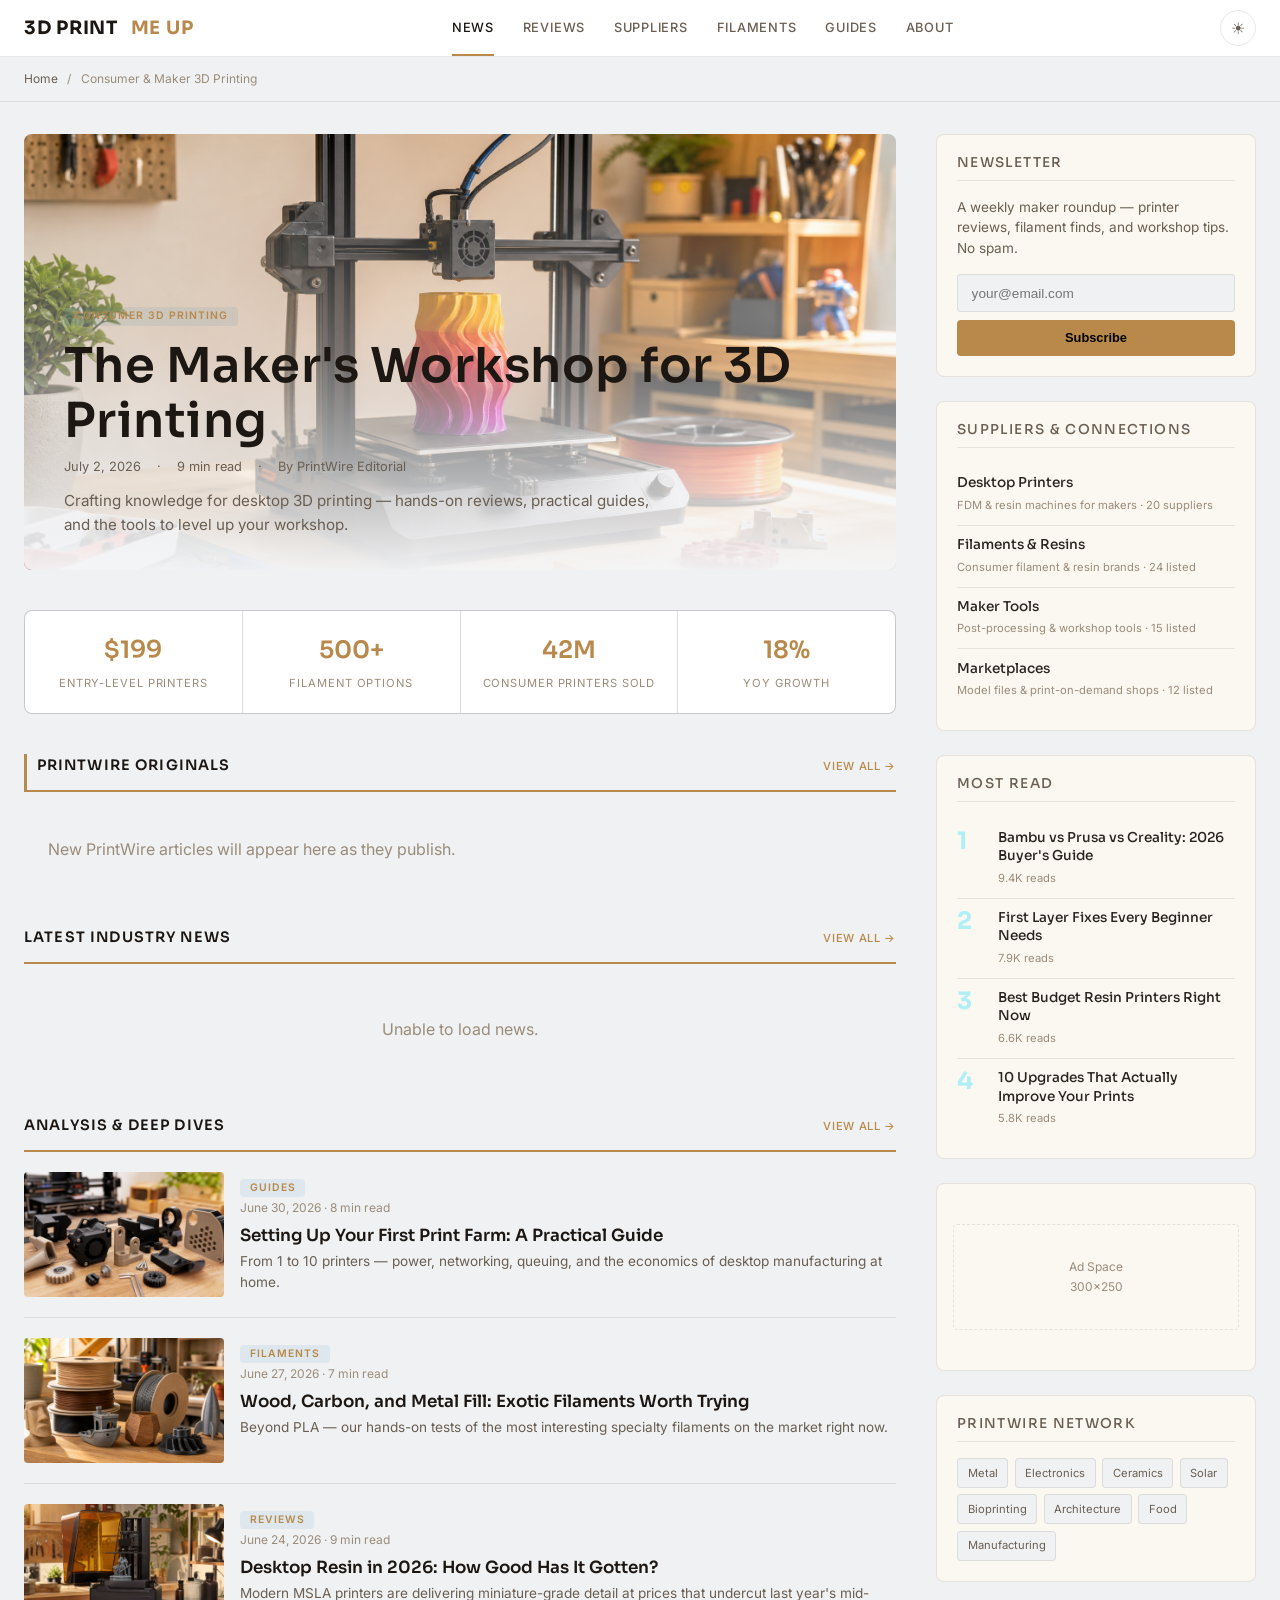
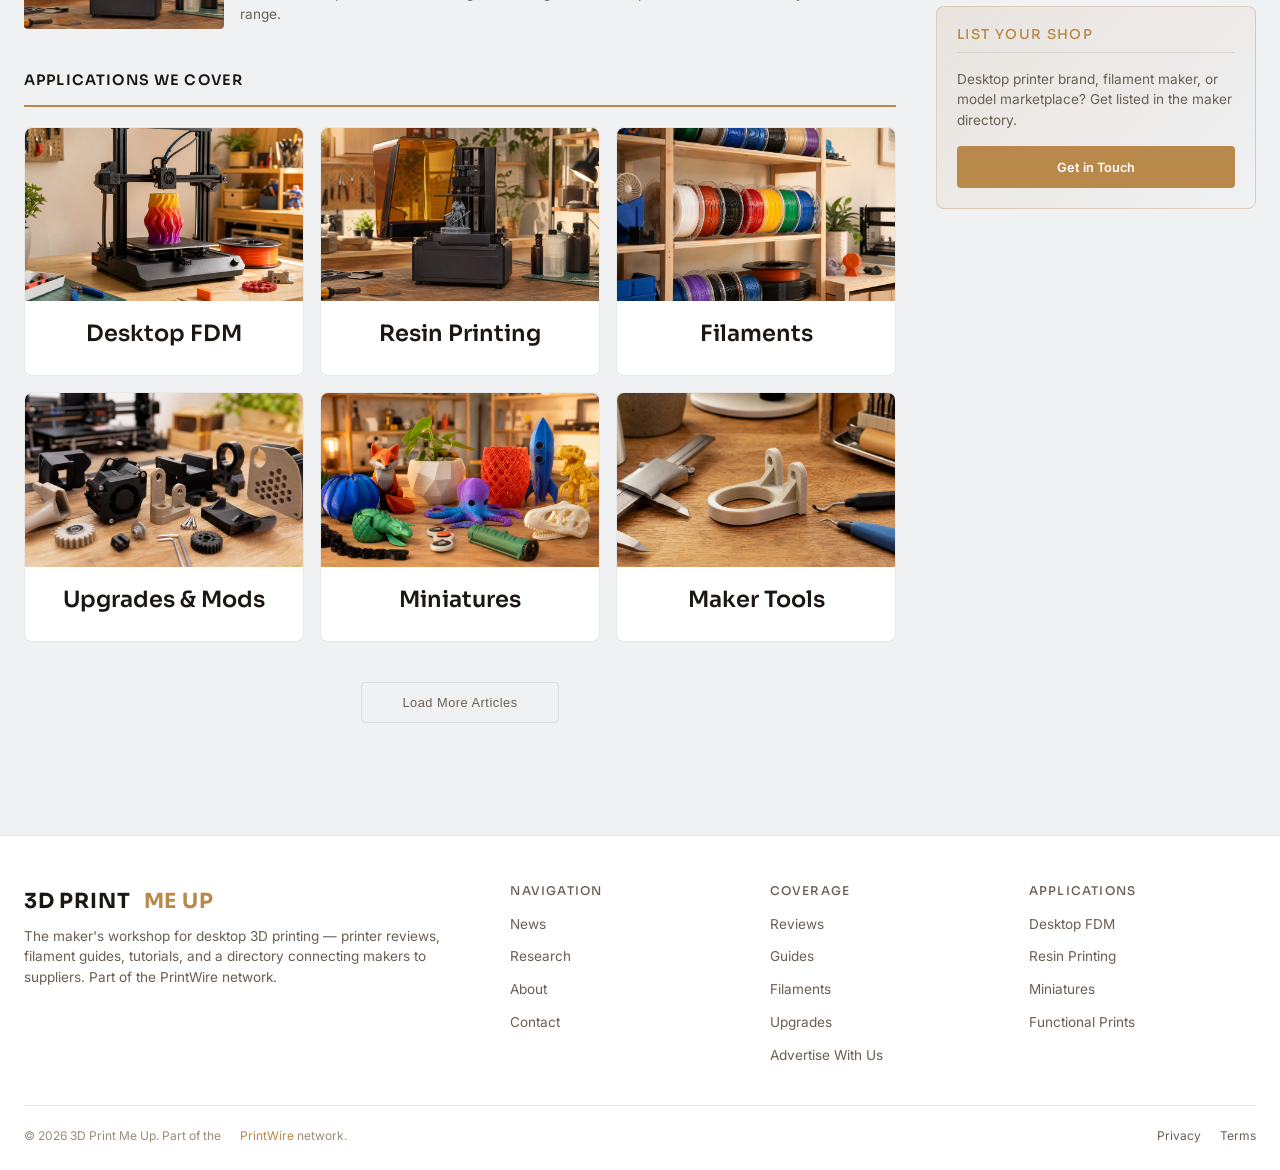
==== static/index.html @ 4802ddb0 "Rebuild 3dprintmeup.com onto editorial layout: Workshop consumer/maker scheme (caramel gold #D4A853," ====
<!DOCTYPE html>
<html lang="en">
<head>
  <meta charset="UTF-8">
  <meta name="viewport" content="width=device-width, initial-scale=1.0">
  <meta name="description" content="3D Print Me Up: the maker's workshop for desktop 3D printing — hands-on printer reviews, filament guides, practical tutorials, and a supplier directory.">
  <title>3D Print Me Up — Consumer &amp; Maker 3D Printing News &amp; Suppliers</title>
  <link rel="preconnect" href="https://fonts.googleapis.com">
  <link rel="preconnect" href="https://fonts.gstatic.com" crossorigin>
  <link href="https://fonts.googleapis.com/css2?family=Sora:wght@400;500;600;700&family=Inter:wght@400;500;600&display=swap" rel="stylesheet">
  <link rel="stylesheet" href="css/editorial.css">
  <link rel="icon" type="image/svg+xml" href="/favicon.svg">
  <meta property="og:type" content="website">
  <meta property="og:title" content="3D Print Me Up — Consumer &amp; Maker 3D Printing News &amp; Suppliers">
  <meta property="og:description" content="3D Print Me Up: the maker's workshop for desktop 3D printing — hands-on printer reviews, filament guides, practical tutorials, and a supplier directory.">
  <meta property="og:image" content="https://3dprintmeup.com/images/mu01_desktop_printer.png">
  <meta property="og:url" content="https://3dprintmeup.com/">
  <meta name="twitter:card" content="summary_large_image">
  <meta name="twitter:image" content="https://3dprintmeup.com/images/mu01_desktop_printer.png">
</head>
<body>

<header class="ed-header">
  <div class="ed-header-inner">
    <a href="index.html" class="ed-logo">
      3D&nbsp;PRINT&nbsp;<span class="ed-logo-accent">ME&nbsp;UP</span>
    </a>
    <button class="ed-nav-toggle" aria-label="Menu" onclick="document.querySelector('.ed-nav').classList.toggle('open')">&#9776;</button>
    <nav class="ed-nav">
      <a href="index.html" class="active">News</a>
      <a href="/articles/">Reviews</a>
      <a href="#suppliers">Suppliers</a>
      <a href="#suppliers">Filaments</a>
      <a href="#suppliers">Guides</a>
      <a href="about.html">About</a>
    </nav>
    <button class="ed-theme-toggle" id="themeToggle" aria-label="Toggle light/dark mode" title="Toggle light/dark mode">&#9790;</button>
  </div>
</header>

<div class="ed-breadcrumbs">
  <a href="index.html">Home</a> <span>/</span> Consumer &amp; Maker 3D Printing
</div>

<div class="ed-layout">
  <div class="ed-main">

    <article class="ed-hero">
      <img src="images/mu01_desktop_printer.png" alt="Desktop 3D printing workshop">
      <div class="ed-hero-overlay"></div>
      <div class="ed-hero-content">
        <span class="ed-badge">Consumer 3D Printing</span>
        <h1><a href="#">The Maker's Workshop for 3D Printing</a></h1>
        <div class="ed-hero-meta">
          <span>July 2, 2026</span>
          <span>·</span>
          <span>9 min read</span>
          <span>·</span>
          <span>By PrintWire Editorial</span>
        </div>
        <p class="ed-hero-excerpt">Crafting knowledge for desktop 3D printing — hands-on reviews, practical guides, and the tools to level up your workshop.</p>
      </div>
    </article>

    <div class="ed-stats">
      <div class="ed-stat">
        <div class="ed-stat-value">$199</div>
        <div class="ed-stat-label">Entry-Level Printers</div>
      </div>
      <div class="ed-stat">
        <div class="ed-stat-value">500+</div>
        <div class="ed-stat-label">Filament Options</div>
      </div>
      <div class="ed-stat">
        <div class="ed-stat-value">42M</div>
        <div class="ed-stat-label">Consumer Printers Sold</div>
      </div>
      <div class="ed-stat">
        <div class="ed-stat-value">18%</div>
        <div class="ed-stat-label">YoY Growth</div>
      </div>
    </div>

    <div class="ed-section-label" style="border-left:3px solid var(--accent);padding-left:0.6rem;">
      PrintWire Originals
      <a href="/articles/">View All &rarr;</a>
    </div>
    <div class="ed-card-grid" id="pwOriginals">
      <div style="grid-column:1/-1;text-align:center;padding:2rem;color:var(--text-faint);">Loading PrintWire articles…</div>
    </div>

    <div class="ed-section-label">
      Latest Industry News
      <a href="#">View All &rarr;</a>
    </div>
    <div class="ed-card-grid" id="newsGrid">
      <div style="grid-column: 1/-1; text-align:center; padding:2rem; color:var(--text-faint);">Loading latest news…</div>
    </div>

    <div class="ed-section-label">
      Analysis &amp; Deep Dives
      <a href="#">View All &rarr;</a>
    </div>
    <div class="ed-list">
      <article class="ed-list-item">
        <img src="images/mu07_upgrade_parts.png" alt="Guides">
        <div>
          <span class="ed-badge">Guides</span>
          <div class="ed-card-meta">June 30, 2026 · 8 min read</div>
          <h3><a href="#">Setting Up Your First Print Farm: A Practical Guide</a></h3>
          <p class="ed-card-excerpt">From 1 to 10 printers — power, networking, queuing, and the economics of desktop manufacturing at home.</p>
        </div>
      </article>
      <article class="ed-list-item">
        <img src="images/mu09_exotic_filament.png" alt="Filaments">
        <div>
          <span class="ed-badge">Filaments</span>
          <div class="ed-card-meta">June 27, 2026 · 7 min read</div>
          <h3><a href="#">Wood, Carbon, and Metal Fill: Exotic Filaments Worth Trying</a></h3>
          <p class="ed-card-excerpt">Beyond PLA — our hands-on tests of the most interesting specialty filaments on the market right now.</p>
        </div>
      </article>
      <article class="ed-list-item">
        <img src="images/mu05_resin_printer.png" alt="Reviews">
        <div>
          <span class="ed-badge">Reviews</span>
          <div class="ed-card-meta">June 24, 2026 · 9 min read</div>
          <h3><a href="#">Desktop Resin in 2026: How Good Has It Gotten?</a></h3>
          <p class="ed-card-excerpt">Modern MSLA printers are delivering miniature-grade detail at prices that undercut last year's mid-range.</p>
        </div>
      </article>
    </div>

    <div class="ed-section-label">
      Applications We Cover
    </div>
    <div class="ed-card-grid" style="grid-template-columns: repeat(3, 1fr); gap: 1rem; margin-bottom: 2.5rem;">
      <a href="#" class="ed-card" style="text-align:center;">
        <img class="ed-card-img" src="images/mu01_desktop_printer.png" alt="Desktop FDM">
        <div class="ed-card-body"><h3>Desktop FDM</h3></div>
      </a>
      <a href="#" class="ed-card" style="text-align:center;">
        <img class="ed-card-img" src="images/mu05_resin_printer.png" alt="Resin Printing">
        <div class="ed-card-body"><h3>Resin Printing</h3></div>
      </a>
      <a href="#" class="ed-card" style="text-align:center;">
        <img class="ed-card-img" src="images/mu03_filament_spools.png" alt="Filaments">
        <div class="ed-card-body"><h3>Filaments</h3></div>
      </a>
      <a href="#" class="ed-card" style="text-align:center;">
        <img class="ed-card-img" src="images/mu07_upgrade_parts.png" alt="Upgrades &amp; Mods">
        <div class="ed-card-body"><h3>Upgrades &amp; Mods</h3></div>
      </a>
      <a href="#" class="ed-card" style="text-align:center;">
        <img class="ed-card-img" src="images/mu04_finished_prints.png" alt="Miniatures">
        <div class="ed-card-body"><h3>Miniatures</h3></div>
      </a>
      <a href="#" class="ed-card" style="text-align:center;">
        <img class="ed-card-img" src="images/mu08_maker_tools.png" alt="Maker Tools">
        <div class="ed-card-body"><h3>Maker Tools</h3></div>
      </a>
    </div>

    <div class="ed-load-more">
      <button>Load More Articles</button>
    </div>

  </div>

  <aside class="ed-sidebar">

    <div class="ed-sidebar-block ed-newsletter">
      <h4>Newsletter</h4>
      <p>A weekly maker roundup — printer reviews, filament finds, and workshop tips. No spam.</p>
      <form action="https://api.web3forms.com/submit" method="POST" onsubmit="this.querySelector('button').textContent='Subscribed!';this.querySelector('button').disabled=true;">
        <input type="hidden" name="access_key" value="6f33053b-6d08-414b-9615-665f88c98da8">
        <input type="hidden" name="subject" value="Newsletter Signup — 3dprintmeup.com">
        <input type="hidden" name="from_name" value="Newsletter Signup">
        <input type="email" name="email" placeholder="your@email.com" required>
        <button type="submit">Subscribe</button>
      </form>
    </div>

    <div class="ed-sidebar-block" id="suppliers">
      <h4>Suppliers &amp; Connections</h4>
      <div class="ed-popular-item">
        <div>
          <h3><a href="#">Desktop Printers</a></h3>
          <div class="ed-popular-meta">FDM &amp; resin machines for makers · 20 suppliers</div>
        </div>
      </div>
      <div class="ed-popular-item">
        <div>
          <h3><a href="#">Filaments &amp; Resins</a></h3>
          <div class="ed-popular-meta">Consumer filament &amp; resin brands · 24 listed</div>
        </div>
      </div>
      <div class="ed-popular-item">
        <div>
          <h3><a href="#">Maker Tools</a></h3>
          <div class="ed-popular-meta">Post-processing &amp; workshop tools · 15 listed</div>
        </div>
      </div>
      <div class="ed-popular-item">
        <div>
          <h3><a href="#">Marketplaces</a></h3>
          <div class="ed-popular-meta">Model files &amp; print-on-demand shops · 12 listed</div>
        </div>
      </div>
    </div>

    <div class="ed-sidebar-block">
      <h4>Most Read</h4>
      <div class="ed-popular-item">
        <span class="ed-popular-num">1</span>
        <div>
          <h3><a href="#">Bambu vs Prusa vs Creality: 2026 Buyer's Guide</a></h3>
          <div class="ed-popular-meta">9.4K reads</div>
        </div>
      </div>
      <div class="ed-popular-item">
        <span class="ed-popular-num">2</span>
        <div>
          <h3><a href="#">First Layer Fixes Every Beginner Needs</a></h3>
          <div class="ed-popular-meta">7.9K reads</div>
        </div>
      </div>
      <div class="ed-popular-item">
        <span class="ed-popular-num">3</span>
        <div>
          <h3><a href="#">Best Budget Resin Printers Right Now</a></h3>
          <div class="ed-popular-meta">6.6K reads</div>
        </div>
      </div>
      <div class="ed-popular-item">
        <span class="ed-popular-num">4</span>
        <div>
          <h3><a href="#">10 Upgrades That Actually Improve Your Prints</a></h3>
          <div class="ed-popular-meta">5.8K reads</div>
        </div>
      </div>
    </div>

    <div class="ed-sidebar-block" style="text-align:center; color: var(--text-faint); font-size: 0.75rem; padding: 2.5rem 1rem;">
      <div style="border: 1px dashed var(--border); border-radius: 4px; padding: 2rem 1rem;">
        Ad Space<br>300×250
      </div>
    </div>

    <div class="ed-sidebar-block">
      <h4>PrintWire Network</h4>
      <div class="ed-network-links">
        <a href="https://dmls3d.com">Metal</a>
        <a href="https://3dprintcircuitry.com">Electronics</a>
        <a href="https://3dprintceramics.com">Ceramics</a>
        <a href="https://3dprintsolar.com">Solar</a>
        <a href="https://3dprinttissue.com">Bioprinting</a>
        <a href="https://3dprintarchitecture.com">Architecture</a>
        <a href="https://3dprintfood.com">Food</a>
        <a href="https://sendcutship.com">Manufacturing</a>
      </div>
    </div>

    <div class="ed-sidebar-block" style="background: linear-gradient(135deg, var(--accent-dim), transparent); border-color: var(--border-accent);">
      <h4 style="color: var(--accent);">List Your Shop</h4>
      <p style="font-size: 0.85rem; color: var(--text-dim); margin-bottom: 1rem; line-height: 1.5;">Desktop printer brand, filament maker, or model marketplace? Get listed in the maker directory.</p>
      <a href="contact.html" style="display:block;text-align:center;padding:0.65rem;background:var(--accent);border-radius:4px;color:#fff;font-weight:600;font-size:0.8rem;transition:background 0.25s;" onmouseover="this.style.background='var(--accent-dark)'" onmouseout="this.style.background='var(--accent)'">Get in Touch</a>
    </div>

  </aside>
</div>

<footer class="ed-footer">
  <div class="ed-footer-inner">
    <div class="ed-footer-brand">
      <div class="ed-logo" style="font-size:1.3rem; margin-bottom: 0.5rem;">3D&nbsp;PRINT&nbsp;<span class="ed-logo-accent">ME&nbsp;UP</span></div>
      <p>The maker's workshop for desktop 3D printing — printer reviews, filament guides, tutorials, and a directory connecting makers to suppliers. Part of the PrintWire network.</p>
    </div>
    <div>
      <h4>Navigation</h4>
      <ul>
        <li><a href="index.html">News</a></li>
        <li><a href="/articles/">Research</a></li>
        <li><a href="about.html">About</a></li>
        <li><a href="contact.html">Contact</a></li>
      </ul>
    </div>
    <div>
      <h4>Coverage</h4>
      <ul>
        <li><a href="#">Reviews</a></li>
        <li><a href="#">Guides</a></li>
        <li><a href="#">Filaments</a></li>
        <li><a href="#">Upgrades</a></li>
        <li><a href="advertise.html">Advertise With Us</a></li>
      </ul>
    </div>
    <div>
      <h4>Applications</h4>
      <ul>
        <li><a href="#">Desktop FDM</a></li>
        <li><a href="#">Resin Printing</a></li>
        <li><a href="#">Miniatures</a></li>
        <li><a href="#">Functional Prints</a></li>
      </ul>
    </div>
  </div>
  <div class="ed-footer-bottom">
    <span>&copy; 2026 3D Print Me Up. Part of the <a href="https://3dprint.space" style="color:var(--accent);">PrintWire</a> network.</span>
    <span>
      <a href="#">Privacy</a>
      <a href="#">Terms</a>
    </span>
  </div>
</footer>

<script>
document.querySelector('.ed-nav-toggle')?.addEventListener('click', () => {
  document.querySelector('.ed-nav').classList.toggle('open');
});

(function() {
  const btn = document.getElementById('themeToggle');
  const root = document.documentElement;
  function setTheme(theme) {
    root.setAttribute('data-theme', theme);
    localStorage.setItem('ed-theme', theme);
    btn.innerHTML = theme === 'dark' ? '&#9790;' : '&#9728;';
    btn.title = theme === 'dark' ? 'Switch to light mode' : 'Switch to dark mode';
  }
  const saved = localStorage.getItem('ed-theme');
  setTheme(saved || 'light');
  btn.addEventListener('click', () => {
    const current = root.getAttribute('data-theme') || 'light';
    setTheme(current === 'dark' ? 'light' : 'dark');
  });
})();

(function() {
  var grid = document.getElementById('newsGrid');
  var orig = document.getElementById('pwOriginals');

  var feeds = [
    { url: 'https://news.google.com/rss/search?q=desktop+3D+printer+Bambu+Prusa+Creality&hl=en-US&gl=US&ceid=US:en', name: 'Google News' },
    { url: 'https://news.google.com/rss/search?q=3D+printing+filament+maker+hobby&hl=en-US&gl=US&ceid=US:en', name: 'Google News' },
    { url: 'https://news.google.com/rss/search?q=consumer+3D+printer+review&hl=en-US&gl=US&ceid=US:en', name: 'Google News' },
    { url: 'https://3dprintingindustry.com/feed/', name: '3DPI' }
  ];

  var api = 'https://api.rss2json.com/v1/api.json?rss_url=';
  var rss = [];
  var localArts = [];
  var loaded = 0;
  var total = feeds.length;
  var fallbackImgs = ['images/mu01_desktop_printer.png','images/mu02_maker_bench.png','images/mu03_filament_spools.png','images/mu04_finished_prints.png','images/mu05_resin_printer.png','images/mu06_first_print.png','images/mu07_upgrade_parts.png','images/mu08_maker_tools.png','images/mu09_exotic_filament.png'];

  function stripHtml(html) {
    var dv = document.createElement('div'); dv.innerHTML = html;
    return dv.textContent || '';
  }
  function esc(s) {
    var dv = document.createElement('div'); dv.appendChild(document.createTextNode(s));
    return dv.innerHTML;
  }
  function card(a, i) {
    var img = a.img || fallbackImgs[i % fallbackImgs.length];
    var fb = fallbackImgs[(i+1) % fallbackImgs.length];
    var open = a.local
      ? 'onclick="location.href=\'' + esc(a.link) + '\'"'
      : 'onclick="window.open(\'' + esc(a.link) + '\',\'_blank\',\'noopener\')"';
    var linkAttrs = a.local ? 'href="' + esc(a.link) + '"'
      : 'href="' + esc(a.link) + '" target="_blank" rel="noopener"';
    var badge = a.local
      ? '<span class="ed-badge" style="background:var(--accent);color:#fff;">' + esc(a.source) + '</span>'
      : '<span class="ed-badge">' + esc(a.source) + '</span>';
    return '<article class="ed-card" style="cursor:pointer" ' + open + '>' +
      '<img class="ed-card-img" src="' + esc(img) + '" alt="" loading="lazy" onerror="this.onerror=null;this.src=\'' + fb + '\'">' +
      '<div class="ed-card-body">' + badge +
        '<div class="ed-card-meta">' + esc(a.dateStr || '') + '</div>' +
        '<h3><a ' + linkAttrs + ' onclick="event.stopPropagation()">' + esc(a.title) + '</a></h3>' +
        '<p class="ed-card-excerpt">' + esc(a.desc) + '</p>' +
      '</div></article>';
  }

  var localReady = fetch('network.json', { cache: 'no-store' })
    .then(function(r){ return r.ok ? r.json() : []; })
    .then(function(items){
      (items || []).forEach(function(it, i){
        localArts.push({ title: it.title, link: it.url, desc: it.summary || '',
          date: it.iso, dateStr: it.date, source: (it.origin || 'PrintWire'), local: true,
          img: it.img || fallbackImgs[i % fallbackImgs.length] });
      });
      if (orig) {
        orig.innerHTML = localArts.length
          ? localArts.slice(0, 6).map(card).join('')
          : '<div style="grid-column:1/-1;padding:1.5rem;color:var(--text-faint);">New PrintWire articles will appear here as they publish.</div>';
      }
    })
    .catch(function(){ if (orig) orig.innerHTML = ''; });

  var timeout = setTimeout(finish, 8000);
  feeds.forEach(function(feed) {
    fetch(api + encodeURIComponent(feed.url))
      .then(function(r){ return r.json(); })
      .then(function(data){
        if (data.status === 'ok' && data.items) {
          data.items.forEach(function(item){
            rss.push({ title: item.title, link: item.link,
              desc: stripHtml(item.description).substring(0,140) + '…',
              date: item.pubDate, source: feed.name, local: false,
              img: item.thumbnail || (item.enclosure && item.enclosure.link) || '' });
          });
        }
      })
      .catch(function(){})
      .then(function(){ loaded++; if (loaded === total) { clearTimeout(timeout); finish(); } });
  });

  var done = false;
  function finish(){ if (done) return; done = true; localReady.then(render); }
  function render(){
    if (!grid) return;
    var merged = localArts.concat(rss);
    merged.forEach(function(a){ if (!a.dateStr && a.date) a.dateStr = new Date(a.date).toLocaleDateString('en-US',{year:'numeric',month:'short',day:'numeric'}); });
    merged.sort(function(a,b){ return new Date(b.date) - new Date(a.date); });
    var top = merged.slice(0, 8);
    grid.innerHTML = top.length
      ? top.map(card).join('')
      : '<div style="grid-column:1/-1;text-align:center;padding:2rem;color:var(--text-faint);">Unable to load news.</div>';
  }
})();
</script>
</body>
</html>
---- static/css/editorial.css ----
/* ============================================
   3dprintmetal.com — Editorial Layout
   Inspired by 3dnatives.com, modernized
   ============================================ */

/* ── Shared Tokens ───────────────────────────── */
:root {
  --accent: #00a8cc;
  --accent-dark: #008fad;
  --accent-dim: rgba(0,168,204,0.12);
  --red: #e53e3e;
  --radius: 8px;
  --radius-sm: 4px;
  --font-display: 'Oswald', sans-serif;
  --font-body: 'Inter', sans-serif;
  --transition: 0.25s cubic-bezier(0.4,0,0.2,1);
}

/* ── Dark Mode (default) ─────────────────────── */
:root, [data-theme="dark"] {
  --bg: #08090f;
  --bg-surface: #0e1019;
  --bg-card: #141620;
  --bg-card-hover: #1a1d2e;
  --bg-sidebar: #0f1118;
  --text: #e2e4e8;
  --text-dim: #8a8f9d;
  --text-faint: #555a68;
  --heading: #ffffff;
  --border: rgba(255,255,255,0.06);
  --border-accent: rgba(0,168,204,0.2);
  --shadow: 0 1px 3px rgba(0,0,0,0.4);
  --shadow-hover: 0 8px 24px rgba(0,0,0,0.5);
  --header-bg: rgba(8,9,15,0.92);
  --badge-bg: rgba(0,168,204,0.12);
  --input-bg: #0a0b12;
}

/* ── Light Mode ──────────────────────────────── */
[data-theme="light"] {
  --accent: #0077a8;
  --accent-dark: #005f85;
  --accent-dim: rgba(0,119,168,0.08);
  --bg: #f5f6f8;
  --bg-surface: #ffffff;
  --bg-card: #ffffff;
  --bg-card-hover: #f0f1f3;
  --bg-sidebar: #fafbfc;
  --text: #2d3748;
  --text-dim: #5a6577;
  --text-faint: #8e96a4;
  --heading: #1a202c;
  --border: rgba(0,0,0,0.08);
  --border-accent: rgba(0,119,168,0.2);
  --shadow: 0 1px 3px rgba(0,0,0,0.06);
  --shadow-hover: 0 8px 24px rgba(0,0,0,0.1);
  --header-bg: rgba(255,255,255,0.95);
  --badge-bg: rgba(0,119,168,0.08);
  --input-bg: #f0f1f3;
}

/* System preference when no manual choice */
@media (prefers-color-scheme: light) {
  :root:not([data-theme]) {
    --accent: #0077a8;
    --accent-dark: #005f85;
    --accent-dim: rgba(0,119,168,0.08);
    --bg: #f5f6f8;
    --bg-surface: #ffffff;
    --bg-card: #ffffff;
    --bg-card-hover: #f0f1f3;
    --bg-sidebar: #fafbfc;
    --text: #2d3748;
    --text-dim: #5a6577;
    --text-faint: #8e96a4;
    --heading: #1a202c;
    --border: rgba(0,0,0,0.08);
    --border-accent: rgba(0,119,168,0.2);
    --shadow: 0 1px 3px rgba(0,0,0,0.06);
    --shadow-hover: 0 8px 24px rgba(0,0,0,0.1);
    --header-bg: rgba(255,255,255,0.95);
    --badge-bg: rgba(0,119,168,0.08);
    --input-bg: #f0f1f3;
  }
}

/* ── Reset ───────────────────────────────────── */
*,*::before,*::after { margin:0;padding:0;box-sizing:border-box; }
html { scroll-behavior:smooth; font-size:16px; }
body {
  font-family: var(--font-body);
  color: var(--text);
  background: var(--input-bg);
  line-height: 1.65;
  -webkit-font-smoothing: antialiased;
  overflow-x: hidden;
}
a { color: inherit; text-decoration: none; }
img { max-width: 100%; display: block; }

/* ── Typography ──────────────────────────────── */
h1,h2,h3,h4 { font-family: var(--font-display); font-weight: 600; line-height: 1.15; color: var(--heading); }
h1 { font-size: clamp(2rem, 5vw, 3rem); letter-spacing: 0.01em; }
h2 { font-size: clamp(1.5rem, 3.5vw, 2.2rem); }
h3 { font-size: clamp(1.1rem, 2vw, 1.4rem); }
h4 { font-size: 0.85rem; text-transform: uppercase; letter-spacing: 0.1em; color: var(--text-dim); font-weight: 500; }

/* ── Header ──────────────────────────────────── */
.ed-header {
  position: sticky; top: 0; z-index: 100;
  background: var(--header-bg);
  backdrop-filter: blur(16px);
  border-bottom: 1px solid var(--border);
}
.ed-header-inner {
  max-width: 1280px;
  margin: 0 auto;
  display: flex;
  align-items: center;
  justify-content: space-between;
  padding: 0 1.5rem;
  height: 56px;
}
.ed-logo {
  font-family: var(--font-display);
  font-size: 1.15rem;
  font-weight: 700;
  color: var(--heading);
  letter-spacing: 0.04em;
  display: flex; align-items: center; gap: 0.5rem;
}
.ed-logo-accent { color: var(--accent); }
.ed-nav { display: flex; gap: 0; align-items: center; }
.ed-nav a {
  padding: 0 0.9rem;
  font-size: 0.8rem;
  font-weight: 500;
  color: var(--text-dim);
  text-transform: uppercase;
  letter-spacing: 0.06em;
  transition: color var(--transition);
  line-height: 56px;
  position: relative;
}
.ed-nav a:hover, .ed-nav a.active { color: var(--heading); }
.ed-nav a.active::after {
  content: ''; position: absolute; bottom: 0; left: 0.9rem; right: 0.9rem;
  height: 2px; background: var(--accent);
}
.ed-nav-toggle {
  display: none; background: none; border: none; color: var(--text);
  font-size: 1.5rem; cursor: pointer; padding: 0.5rem;
}

/* Theme toggle */
.ed-theme-toggle {
  background: none; border: 1px solid var(--border);
  color: var(--text-dim); cursor: pointer;
  width: 36px; height: 36px;
  border-radius: 50%;
  display: flex; align-items: center; justify-content: center;
  font-size: 1rem;
  transition: all var(--transition);
  margin-left: 0.5rem;
  flex-shrink: 0;
}
.ed-theme-toggle:hover { border-color: var(--accent); color: var(--accent); }

/* ── Breadcrumbs ─────────────────────────────── */
.ed-breadcrumbs {
  max-width: 1280px; margin: 0 auto;
  padding: 0.75rem 1.5rem;
  font-size: 0.75rem;
  color: var(--text-faint);
  border-bottom: 1px solid var(--border);
}
.ed-breadcrumbs a { color: var(--text-dim); transition: color var(--transition); }
.ed-breadcrumbs a:hover { color: var(--accent); }
.ed-breadcrumbs span { margin: 0 0.4rem; }

/* ── Layout ──────────────────────────────────── */
.ed-layout {
  max-width: 1280px;
  margin: 0 auto;
  display: grid;
  grid-template-columns: 1fr 320px;
  gap: 2.5rem;
  padding: 2rem 1.5rem;
  align-items: start;
}
.ed-main { min-width: 0; }
.ed-sidebar { position: sticky; top: 72px; }

/* ── Hero / Featured Story ───────────────────── */
.ed-hero {
  margin-bottom: 2.5rem;
  position: relative;
  border-radius: var(--radius);
  overflow: hidden;
  background: var(--bg-card);
}
.ed-hero img {
  width: 100%;
  aspect-ratio: 16/8;
  object-fit: cover;
  display: block;
}
.ed-hero-overlay {
  position: absolute; inset: 0;
  background: linear-gradient(0deg, rgba(8,9,15,0.95) 0%, rgba(8,9,15,0.3) 50%, transparent 100%);
}
[data-theme="light"] .ed-hero-overlay {
  background: linear-gradient(0deg, rgba(245,246,248,0.97) 0%, rgba(245,246,248,0.4) 50%, transparent 100%);
}
.ed-hero-content {
  position: absolute;
  bottom: 0; left: 0; right: 0;
  padding: 2rem 2.5rem;
}
.ed-hero .ed-badge { margin-bottom: 0.75rem; }
.ed-hero h1 { margin-bottom: 0.5rem; }
.ed-hero h1 a { color: var(--heading); transition: color var(--transition); }
.ed-hero h1 a:hover { color: var(--accent); }
.ed-hero-meta {
  font-size: 0.8rem;
  color: var(--text-dim);
  display: flex; gap: 1rem; align-items: center;
}
.ed-hero-excerpt {
  margin-top: 0.75rem;
  font-size: 0.95rem;
  color: var(--text-dim);
  line-height: 1.6;
  max-width: 600px;
}

/* ── Badge / Tag ─────────────────────────────── */
.ed-badge {
  display: inline-block;
  font-size: 0.65rem;
  font-weight: 600;
  text-transform: uppercase;
  letter-spacing: 0.1em;
  padding: 0.25rem 0.6rem;
  border-radius: var(--radius-sm);
  background: var(--badge-bg);
  color: var(--accent);
  line-height: 1;
}
.ed-badge.red { background: rgba(255,68,68,0.12); color: var(--red); }

/* ── Section Label ───────────────────────────── */
.ed-section-label {
  font-family: var(--font-display);
  font-size: 0.9rem;
  font-weight: 600;
  text-transform: uppercase;
  letter-spacing: 0.08em;
  color: var(--heading);
  margin-bottom: 1.25rem;
  padding-bottom: 0.75rem;
  border-bottom: 2px solid var(--accent);
  display: flex;
  align-items: center;
  justify-content: space-between;
}
.ed-section-label a {
  font-family: var(--font-body);
  font-size: 0.7rem;
  font-weight: 500;
  color: var(--accent);
  text-transform: uppercase;
  letter-spacing: 0.06em;
}

/* ── Article Cards ───────────────────────────── */
.ed-card-grid {
  display: grid;
  grid-template-columns: repeat(2, 1fr);
  gap: 1.5rem;
  margin-bottom: 2.5rem;
}
.ed-card {
  background: var(--bg-card);
  border-radius: var(--radius);
  overflow: hidden;
  border: 1px solid var(--border);
  transition: transform var(--transition), box-shadow var(--transition), border-color var(--transition);
}
.ed-card:hover {
  transform: translateY(-2px);
  box-shadow: var(--shadow-hover);
  border-color: var(--border-accent);
}
.ed-card-img {
  aspect-ratio: 16/10;
  object-fit: cover;
  width: 100%;
}
.ed-card-body { padding: 1.25rem; }
.ed-card-body .ed-badge { margin-bottom: 0.65rem; }
.ed-card-body h3 { margin-bottom: 0.5rem; }
.ed-card-body h3 a { color: var(--heading); transition: color var(--transition); }
.ed-card-body h3 a:hover { color: var(--accent); }
.ed-card-meta {
  font-size: 0.75rem;
  color: var(--text-faint);
  margin-bottom: 0.5rem;
}
.ed-card-excerpt {
  font-size: 0.85rem;
  color: var(--text-dim);
  line-height: 1.55;
  display: -webkit-box;
  -webkit-line-clamp: 3;
  -webkit-box-orient: vertical;
  overflow: hidden;
}

/* ── Article List (compact) ──────────────────── */
.ed-list { display: flex; flex-direction: column; gap: 1.25rem; margin-bottom: 2.5rem; }
.ed-list-item {
  display: grid;
  grid-template-columns: 200px 1fr;
  gap: 1rem;
  padding-bottom: 1.25rem;
  border-bottom: 1px solid var(--border);
  align-items: start;
}
.ed-list-item:last-child { border-bottom: none; padding-bottom: 0; }
.ed-list-item img {
  aspect-ratio: 16/10;
  object-fit: cover;
  border-radius: var(--radius-sm);
  width: 100%;
}
.ed-list-item h3 { font-size: 1.05rem; margin-bottom: 0.35rem; }
.ed-list-item h3 a { color: var(--heading); transition: color var(--transition); }
.ed-list-item h3 a:hover { color: var(--accent); }

/* ── Sidebar ─────────────────────────────────── */
.ed-sidebar-block {
  background: var(--bg-sidebar);
  border: 1px solid var(--border);
  border-radius: var(--radius);
  padding: 1.25rem;
  margin-bottom: 1.5rem;
}
.ed-sidebar-block h4 {
  margin-bottom: 1rem;
  padding-bottom: 0.6rem;
  border-bottom: 1px solid var(--border);
}

/* Newsletter widget */
.ed-newsletter p { font-size: 0.85rem; color: var(--text-dim); margin-bottom: 1rem; line-height: 1.5; }
.ed-newsletter input[type="email"] {
  width: 100%;
  padding: 0.65rem 0.85rem;
  background: var(--input-bg);
  border: 1px solid var(--border);
  border-radius: var(--radius-sm);
  color: var(--text);
  font-size: 0.85rem;
  margin-bottom: 0.5rem;
  transition: border-color var(--transition);
}
.ed-newsletter input[type="email"]:focus { outline: none; border-color: var(--accent); }
.ed-newsletter button {
  width: 100%;
  padding: 0.65rem;
  background: var(--accent);
  border: none;
  border-radius: var(--radius-sm);
  color: #000;
  font-weight: 600;
  font-size: 0.8rem;
  cursor: pointer;
  transition: background var(--transition);
}
.ed-newsletter button:hover { background: var(--accent-dark); }

/* Popular posts widget */
.ed-popular-item {
  display: flex;
  gap: 0.75rem;
  padding: 0.65rem 0;
  border-bottom: 1px solid var(--border);
  align-items: start;
}
.ed-popular-item:last-child { border-bottom: none; }
.ed-popular-num {
  font-family: var(--font-display);
  font-size: 1.5rem;
  font-weight: 700;
  color: var(--accent-dim);
  line-height: 1;
  min-width: 1.8rem;
  color: rgba(0,217,255,0.3);
}
.ed-popular-item h3 { font-size: 0.85rem; font-weight: 500; line-height: 1.35; }
.ed-popular-item h3 a { color: var(--text); }
.ed-popular-item h3 a:hover { color: var(--accent); }
.ed-popular-meta { font-size: 0.7rem; color: var(--text-faint); margin-top: 0.2rem; }

/* Network links widget */
.ed-network-links { display: flex; flex-wrap: wrap; gap: 0.4rem; }
.ed-network-links a {
  font-size: 0.7rem;
  padding: 0.3rem 0.6rem;
  background: var(--input-bg);
  border: 1px solid var(--border);
  border-radius: var(--radius-sm);
  color: var(--text-dim);
  transition: all var(--transition);
}
.ed-network-links a:hover { border-color: var(--accent); color: var(--accent); }

/* ── Load More ───────────────────────────────── */
.ed-load-more {
  text-align: center;
  margin: 2rem 0;
}
.ed-load-more button {
  padding: 0.75rem 2.5rem;
  background: transparent;
  border: 1px solid var(--border);
  border-radius: var(--radius-sm);
  color: var(--text-dim);
  font-size: 0.8rem;
  font-weight: 500;
  cursor: pointer;
  letter-spacing: 0.04em;
  transition: all var(--transition);
}
.ed-load-more button:hover {
  border-color: var(--accent);
  color: var(--accent);
}

/* ── Stats Bar ───────────────────────────────── */
.ed-stats {
  display: grid;
  grid-template-columns: repeat(4, 1fr);
  gap: 1px;
  background: var(--border);
  border: 1px solid var(--border);
  border-radius: var(--radius);
  overflow: hidden;
  margin-bottom: 2.5rem;
}
.ed-stat {
  background: var(--bg-card);
  padding: 1.25rem;
  text-align: center;
}
.ed-stat-value {
  font-family: var(--font-display);
  font-size: 1.5rem;
  font-weight: 600;
  color: var(--accent);
}
.ed-stat-label {
  font-size: 0.7rem;
  text-transform: uppercase;
  letter-spacing: 0.08em;
  color: var(--text-faint);
  margin-top: 0.25rem;
}

/* ── Page Hero (inner pages) ─────────────────── */
.ed-page-hero {
  position: relative;
  border-radius: var(--radius);
  overflow: hidden;
  margin-bottom: 2.5rem;
  background: var(--bg-card);
}
.ed-page-hero img {
  width: 100%; aspect-ratio: 16/6; object-fit: cover;
}
.ed-page-hero-overlay {
  position: absolute; inset: 0;
  background: linear-gradient(0deg, rgba(8,9,15,0.9) 0%, rgba(8,9,15,0.4) 60%, transparent 100%);
}
[data-theme="light"] .ed-page-hero-overlay {
  background: linear-gradient(0deg, rgba(245,246,248,0.95) 0%, rgba(245,246,248,0.5) 60%, transparent 100%);
}
.ed-page-hero-content {
  position: absolute; bottom: 0; left: 0; right: 0;
  padding: 2rem 2.5rem;
}
.ed-page-hero h1 { margin-bottom: 0.5rem; }
.ed-page-hero p { color: var(--text-dim); font-size: 1rem; max-width: 600px; }

/* ── Content Sections ────────────────────────── */
.ed-content { max-width: 1280px; margin: 0 auto; padding: 0 1.5rem; }
.ed-content-narrow { max-width: 860px; margin: 0 auto; padding: 0 1.5rem; }
.ed-section { margin-bottom: 3rem; }
.ed-section p { color: var(--text-dim); line-height: 1.75; margin-bottom: 1rem; font-size: 0.95rem; }
.ed-section p:last-child { margin-bottom: 0; }

/* Two-column content block */
.ed-two-col {
  display: grid;
  grid-template-columns: 1fr 1fr;
  gap: 2.5rem;
  align-items: start;
  margin-bottom: 2.5rem;
}
.ed-two-col img { border-radius: var(--radius); width: 100%; }

/* Content cards (mission, values, etc.) */
.ed-content-card {
  background: var(--bg-card);
  border: 1px solid var(--border);
  border-radius: var(--radius);
  padding: 1.75rem;
  transition: border-color var(--transition);
}
.ed-content-card:hover { border-color: var(--border-accent); }
.ed-content-card h3 { margin-bottom: 0.75rem; font-size: 1.15rem; }
.ed-content-card p { margin-bottom: 0; }
.ed-content-card .ed-icon {
  font-size: 1.5rem; margin-bottom: 0.75rem; display: block;
}
.ed-grid-2 { display: grid; grid-template-columns: 1fr 1fr; gap: 1.5rem; margin-bottom: 2.5rem; }
.ed-grid-3 { display: grid; grid-template-columns: repeat(3, 1fr); gap: 1.5rem; margin-bottom: 2.5rem; }
.ed-grid-4 { display: grid; grid-template-columns: repeat(4, 1fr); gap: 1.25rem; margin-bottom: 2.5rem; }

/* Service detail cards */
.ed-service-detail {
  display: grid;
  grid-template-columns: 280px 1fr;
  gap: 1.5rem;
  background: var(--bg-card);
  border: 1px solid var(--border);
  border-radius: var(--radius);
  overflow: hidden;
  margin-bottom: 1.25rem;
  transition: border-color var(--transition);
}
.ed-service-detail:hover { border-color: var(--border-accent); }
.ed-service-detail img { width: 100%; height: 100%; object-fit: cover; }
.ed-service-detail-body { padding: 1.5rem 1.5rem 1.5rem 0; }
.ed-service-detail-body h3 { margin-bottom: 0.5rem; }

/* Timeline */
.ed-timeline { position: relative; padding-left: 2.5rem; margin-bottom: 2.5rem; }
.ed-timeline::before {
  content: ''; position: absolute; left: 0.75rem; top: 0; bottom: 0;
  width: 2px; background: var(--border);
}
.ed-timeline-step {
  position: relative; margin-bottom: 2rem; padding-bottom: 0;
}
.ed-timeline-step:last-child { margin-bottom: 0; }
.ed-timeline-num {
  position: absolute; left: -2.5rem; top: 0;
  width: 1.5rem; height: 1.5rem;
  background: var(--accent);
  color: #000;
  border-radius: 50%;
  font-size: 0.7rem;
  font-weight: 700;
  display: flex; align-items: center; justify-content: center;
}
.ed-timeline-step h3 { font-size: 1.05rem; margin-bottom: 0.35rem; }

/* Forms */
.ed-form { max-width: 100%; }
.ed-form-group { margin-bottom: 1rem; }
.ed-form-group label {
  display: block; font-size: 0.8rem; font-weight: 500;
  color: var(--text-dim); margin-bottom: 0.35rem;
}
.ed-form-group .required { color: var(--red); }
.ed-form-group input, .ed-form-group textarea, .ed-form-group select {
  width: 100%;
  padding: 0.7rem 0.9rem;
  background: var(--input-bg);
  border: 1px solid var(--border);
  border-radius: var(--radius-sm);
  color: var(--text);
  font-family: var(--font-body);
  font-size: 0.9rem;
  transition: border-color var(--transition);
}
.ed-form-group input:focus, .ed-form-group textarea:focus, .ed-form-group select:focus {
  outline: none; border-color: var(--accent);
}
.ed-form-group textarea { resize: vertical; }
.ed-form-submit {
  padding: 0.75rem 2rem;
  background: var(--accent);
  border: none;
  border-radius: var(--radius-sm);
  color: #000;
  font-weight: 600;
  font-size: 0.9rem;
  cursor: pointer;
  transition: background var(--transition);
}
.ed-form-submit:hover { background: var(--accent-dark); }

/* CTA Banner */
.ed-cta-banner {
  background: var(--bg-card);
  border: 1px solid var(--border-accent);
  border-radius: var(--radius);
  padding: 2.5rem;
  text-align: center;
  margin-bottom: 2.5rem;
}
.ed-cta-banner h2 { margin-bottom: 0.5rem; }
.ed-cta-banner p { color: var(--text-dim); margin-bottom: 1.25rem; max-width: 500px; margin-left: auto; margin-right: auto; }
.ed-cta-banner a {
  display: inline-block;
  padding: 0.75rem 2rem;
  background: var(--accent);
  color: #000;
  font-weight: 600;
  border-radius: var(--radius-sm);
  transition: background var(--transition);
}
.ed-cta-banner a:hover { background: var(--accent-dark); }

/* Package cards (advertise) */
.ed-package {
  background: var(--bg-card);
  border: 1px solid var(--border);
  border-radius: var(--radius);
  padding: 1.75rem;
  transition: border-color var(--transition);
}
.ed-package:hover { border-color: var(--border-accent); }
.ed-package h3 { margin-bottom: 0.5rem; }
.ed-package .ed-price {
  font-family: var(--font-display);
  font-size: 1.8rem; font-weight: 600;
  color: var(--accent); margin-bottom: 1rem;
}
.ed-package .ed-price span { font-size: 0.9rem; color: var(--text-faint); }
.ed-package ul {
  list-style: none; padding: 0;
}
.ed-package li {
  font-size: 0.85rem; color: var(--text-dim);
  padding: 0.4rem 0;
  border-bottom: 1px solid var(--border);
  padding-left: 1.2rem;
  position: relative;
}
.ed-package li:last-child { border-bottom: none; }
.ed-package li::before {
  content: '\2713'; position: absolute; left: 0;
  color: var(--accent); font-size: 0.75rem;
}

/* Contact info cards */
.ed-info-card {
  display: flex; gap: 1rem; align-items: start;
  padding: 1rem;
  background: var(--bg-card);
  border: 1px solid var(--border);
  border-radius: var(--radius);
}
.ed-info-card .ed-icon { font-size: 1.5rem; flex-shrink: 0; }
.ed-info-card h4 { font-size: 0.8rem; margin-bottom: 0.25rem; }
.ed-info-card p { font-size: 0.85rem; color: var(--text-dim); margin: 0; }

/* Materials list */
.ed-materials-list { list-style: none; padding: 0; }
.ed-materials-list li {
  padding: 0.5rem 0;
  border-bottom: 1px solid var(--border);
  font-size: 0.9rem;
  color: var(--text-dim);
  padding-left: 1.2rem;
  position: relative;
}
.ed-materials-list li::before {
  content: ''; position: absolute; left: 0; top: 50%;
  width: 6px; height: 6px; border-radius: 50%;
  background: var(--accent); transform: translateY(-50%);
}

@media (max-width: 768px) {
  .ed-two-col { grid-template-columns: 1fr; }
  .ed-grid-2, .ed-grid-3, .ed-grid-4 { grid-template-columns: 1fr; }
  .ed-service-detail { grid-template-columns: 1fr; }
  .ed-service-detail img { aspect-ratio: 16/9; }
  .ed-service-detail-body { padding: 1.25rem; }
  .ed-page-hero-content { padding: 1.5rem; }
}

/* ── Footer ──────────────────────────────────── */
.ed-footer {
  background: var(--bg-surface);
  border-top: 1px solid var(--border);
  padding: 3rem 1.5rem 1.5rem;
  margin-top: 3rem;
}
.ed-footer-inner {
  max-width: 1280px;
  margin: 0 auto;
  display: grid;
  grid-template-columns: 2fr 1fr 1fr 1fr;
  gap: 2rem;
}
.ed-footer-brand p { font-size: 0.85rem; color: var(--text-dim); margin-top: 0.5rem; line-height: 1.5; }
.ed-footer h4 { font-size: 0.75rem; margin-bottom: 0.75rem; }
.ed-footer ul { list-style: none; }
.ed-footer li { margin-bottom: 0.4rem; }
.ed-footer li a { font-size: 0.85rem; color: var(--text-dim); transition: color var(--transition); }
.ed-footer li a:hover { color: var(--accent); }
.ed-footer-bottom {
  max-width: 1280px;
  margin: 2rem auto 0;
  padding-top: 1.25rem;
  border-top: 1px solid var(--border);
  font-size: 0.75rem;
  color: var(--text-faint);
  display: flex;
  justify-content: space-between;
  align-items: center;
}
.ed-footer-bottom a { color: var(--text-dim); margin-left: 1rem; }
.ed-footer-bottom a:hover { color: var(--accent); }

/* ── Responsive ──────────────────────────────── */
@media (max-width: 1024px) {
  .ed-layout { grid-template-columns: 1fr; }
  .ed-sidebar { position: static; }
}
@media (max-width: 768px) {
  .ed-card-grid { grid-template-columns: 1fr; }
  .ed-list-item { grid-template-columns: 140px 1fr; }
  .ed-hero-content { padding: 1.5rem; }
  .ed-hero h1 { font-size: 1.5rem; }
  .ed-footer-inner { grid-template-columns: 1fr 1fr; }
  .ed-stats { grid-template-columns: repeat(2, 1fr); }
  .ed-nav { display: none; }
  .ed-nav.open { display: flex; flex-direction: column; position: absolute; top: 56px; left: 0; right: 0; background: var(--bg); border-bottom: 1px solid var(--border); padding: 0.5rem 0; }
  .ed-nav.open a { line-height: 2.5; padding: 0 1.5rem; }
  .ed-nav-toggle { display: block; }
}
@media (max-width: 480px) {
  .ed-list-item { grid-template-columns: 1fr; }
  .ed-list-item img { aspect-ratio: 16/9; }
  .ed-footer-inner { grid-template-columns: 1fr; }
  .ed-hero-excerpt { display: none; }
}

/* ── Daylight scheme (energy-solar): warm light default + dark toggle, SOLAR-ORANGE accent ── */
/* -- Workshop scheme (consumer/maker): warm cream light default + dark toggle, toffee gold -- */
:root { --font-display: 'Sora', sans-serif; --font-body: 'Inter', sans-serif; }
:root, [data-theme="light"] {
  --accent: #B8894A; --accent-dark: #96702F; --accent-dim: rgba(184,137,74,0.12);
  --bg: #FAF7F2; --bg-surface: #FFFFFF; --bg-card: #FFFFFF; --bg-card-hover: #F3ECDF;
  --bg-sidebar: #FBF8F1; --text: #2A2420; --text-dim: #6A5F52; --text-faint: #9A8C7A;
  --heading: #1C1712; --border: rgba(42,36,32,0.10); --border-accent: rgba(184,137,74,0.30);
}
[data-theme="dark"] {
  --accent: #D4A853; --accent-dark: #B8894A; --accent-dim: rgba(212,168,83,0.16);
  --bg: #1E1A14; --bg-surface: #28221A; --bg-card: #28221A; --bg-card-hover: #332B20;
  --bg-sidebar: #221D16; --text: #F2EADD; --text-dim: #C3B4A1; --text-faint: #8B7B67;
  --heading: #FFFFFF; --border: rgba(255,255,255,0.09); --border-accent: rgba(212,168,83,0.30);
}
@media (prefers-color-scheme: dark) { :root:not([data-theme]) {
  --accent: #D4A853; --bg: #1E1A14; --bg-surface: #28221A; --bg-card: #28221A;
  --text: #F2EADD; --heading: #FFFFFF; --border: rgba(255,255,255,0.09);
} }
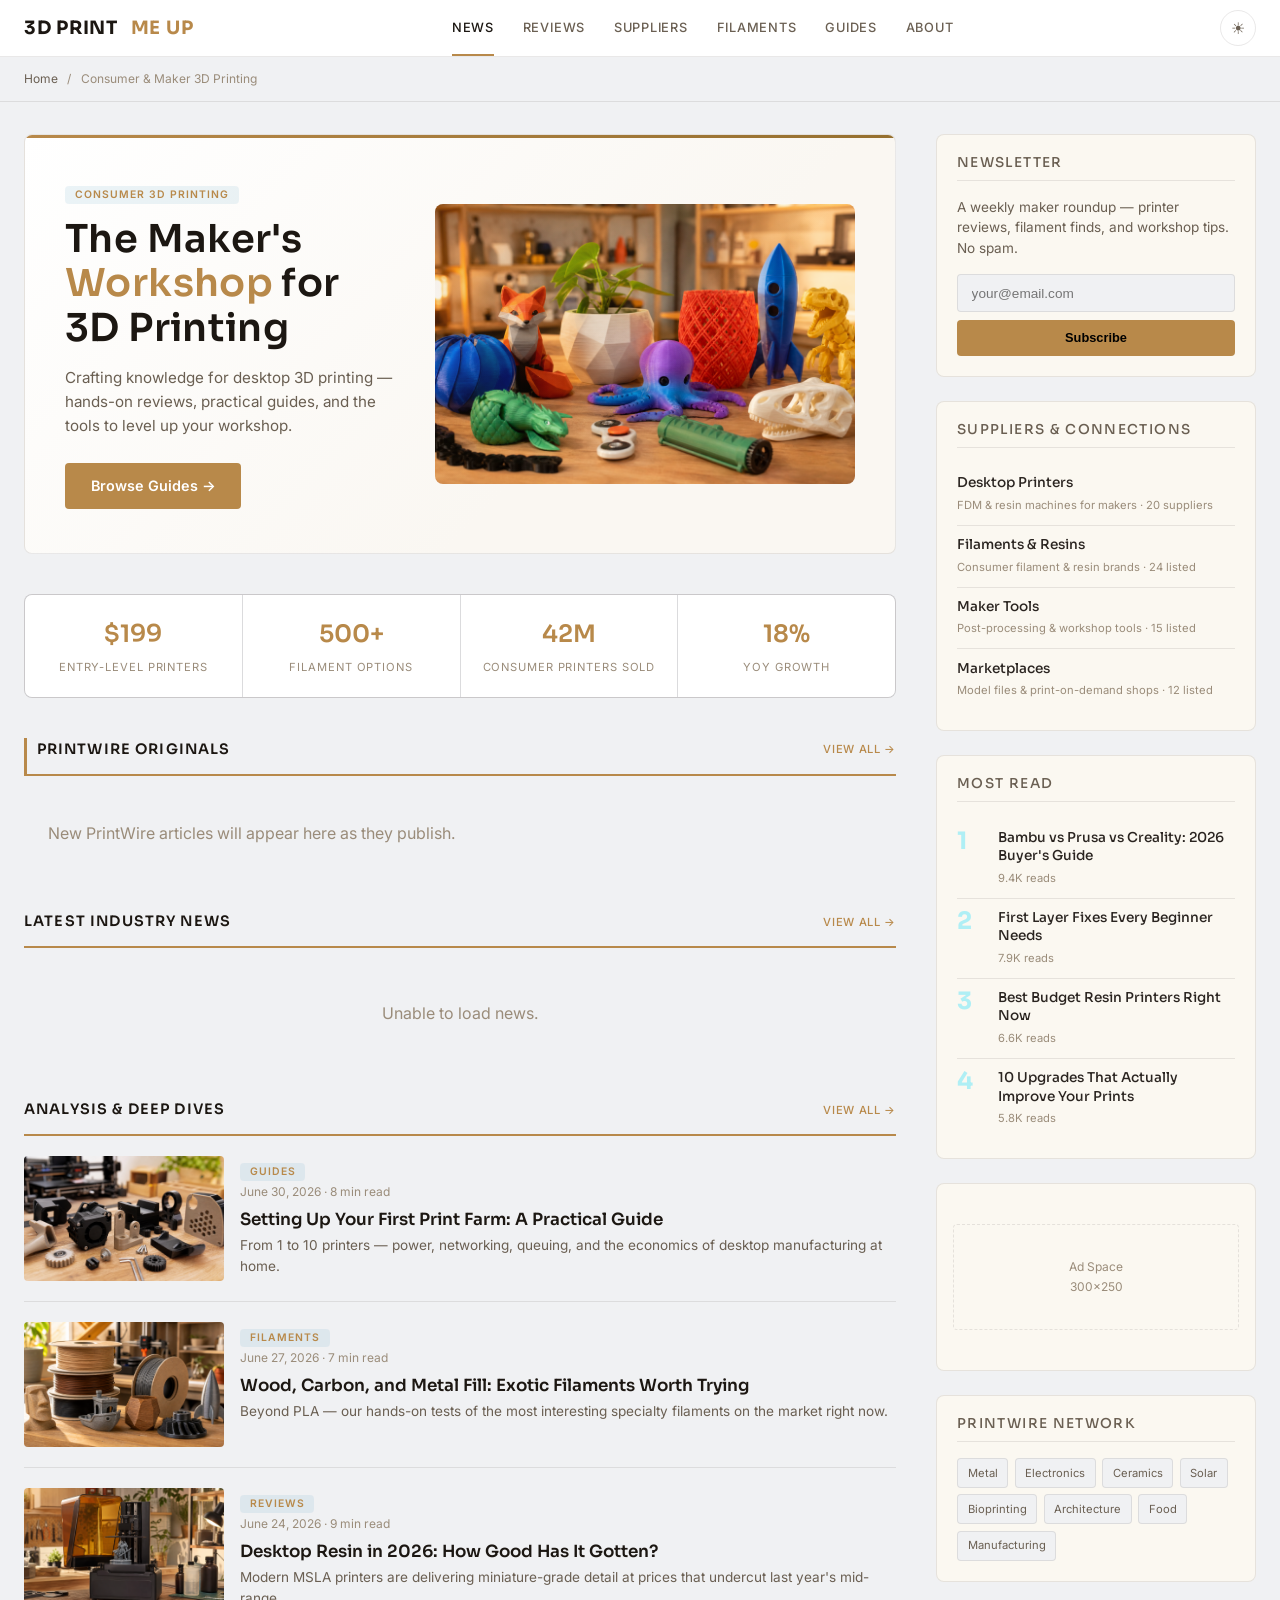
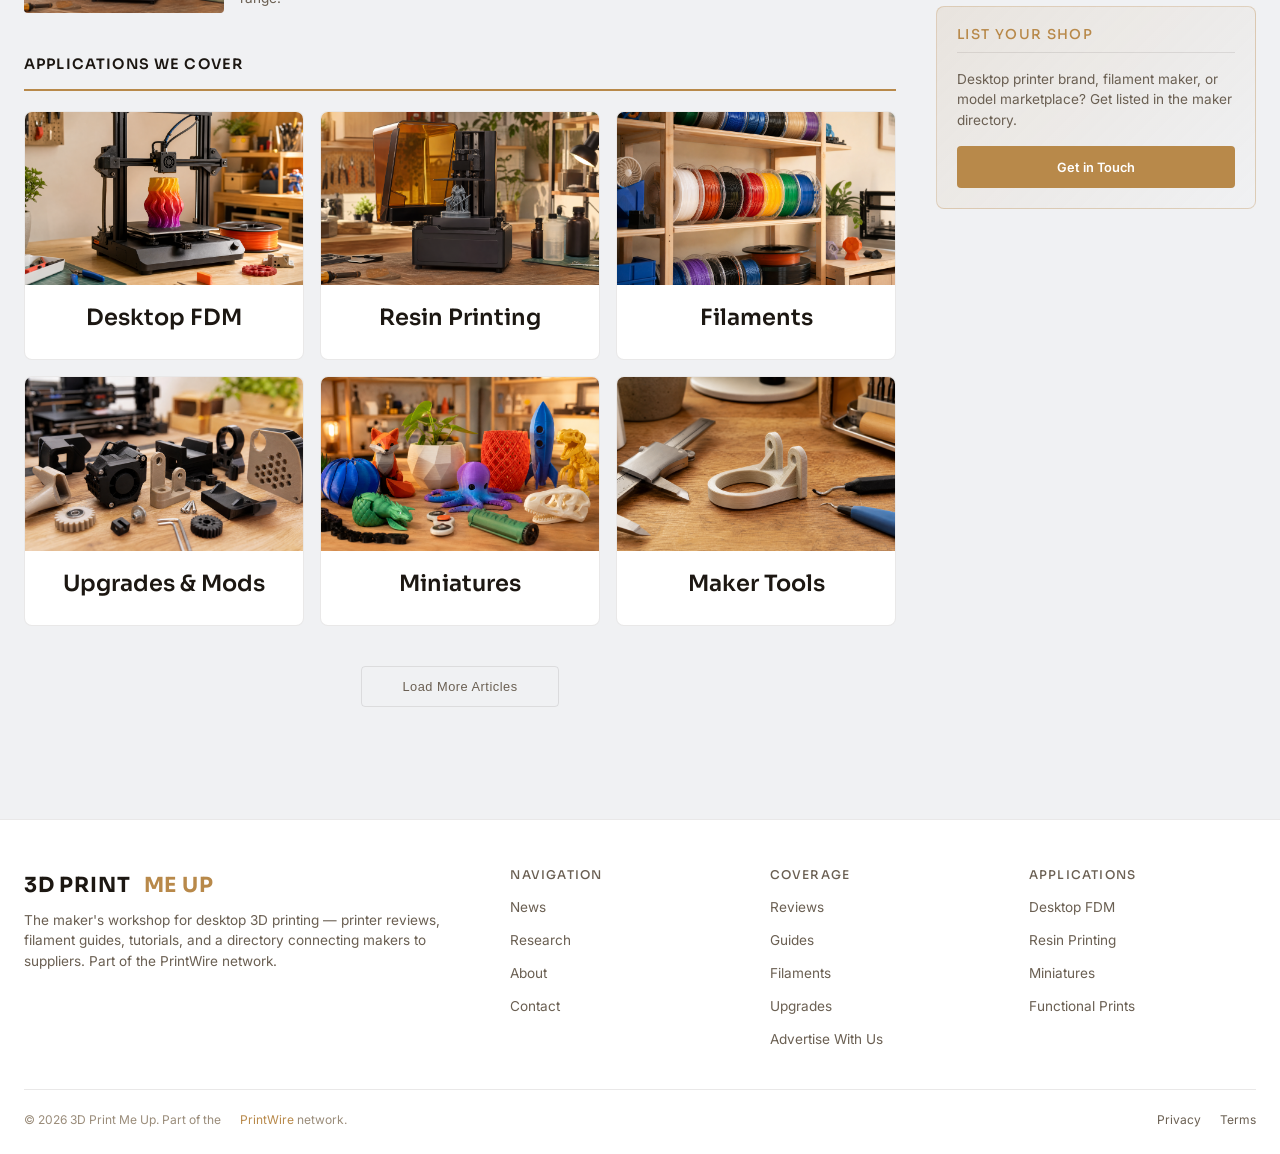
==== commit 50277e12: "Restore Workshop signature hero: two-column split, accent CTA, vivid finished-print visual Co-Author" ====
--- a/static/index.html
+++ b/static/index.html
@@ -45,20 +45,15 @@
 <div class="ed-layout">
   <div class="ed-main">
 
-    <article class="ed-hero">
-      <img src="images/mu01_desktop_printer.png" alt="Desktop 3D printing workshop">
-      <div class="ed-hero-overlay"></div>
-      <div class="ed-hero-content">
+    <article class="ed-hero-split">
+      <div class="ed-hero-split-text">
         <span class="ed-badge">Consumer 3D Printing</span>
-        <h1><a href="#">The Maker's Workshop for 3D Printing</a></h1>
-        <div class="ed-hero-meta">
-          <span>July 2, 2026</span>
-          <span>·</span>
-          <span>9 min read</span>
-          <span>·</span>
-          <span>By PrintWire Editorial</span>
-        </div>
+        <h1>The Maker's <span class="ed-hero-accent">Workshop</span> for 3D Printing</h1>
         <p class="ed-hero-excerpt">Crafting knowledge for desktop 3D printing — hands-on reviews, practical guides, and the tools to level up your workshop.</p>
+        <a href="/articles/" class="ed-hero-cta">Browse Guides &rarr;</a>
+      </div>
+      <div class="ed-hero-visual">
+        <img src="images/mu04_finished_prints.png" alt="Colorful finished desktop 3D prints">
       </div>
     </article>
 
--- a/static/css/editorial.css
+++ b/static/css/editorial.css
@@ -771,3 +771,44 @@
   --accent: #D4A853; --bg: #1E1A14; --bg-surface: #28221A; --bg-card: #28221A;
   --text: #F2EADD; --heading: #FFFFFF; --border: rgba(255,255,255,0.09);
 } }
+/* ── Signature two-column hero (restored from approved mockup) ── */
+.ed-hero-accent { color: var(--accent); }
+.ed-hero-split {
+  display: grid;
+  grid-template-columns: 1fr 420px;
+  gap: 2.5rem;
+  align-items: center;
+  background: linear-gradient(135deg, var(--bg-card) 0%, var(--bg) 65%);
+  border: 1px solid var(--border);
+  border-radius: var(--radius);
+  padding: 2.75rem 2.5rem;
+  margin-bottom: 2.5rem;
+  position: relative;
+  overflow: hidden;
+}
+.ed-hero-split::before {
+  content: ''; position: absolute; top: 0; left: 0; right: 0; height: 3px;
+  background: linear-gradient(90deg, var(--accent), var(--accent-dark));
+}
+.ed-hero-split h1 { font-size: 2.4rem; line-height: 1.15; margin: 0.75rem 0 0.5rem; }
+.ed-hero-split .ed-hero-excerpt { max-width: none; margin-top: 1rem; }
+.ed-hero-cta {
+  display: inline-block; margin-top: 1.5rem;
+  padding: 0.7rem 1.6rem; border-radius: var(--radius-sm);
+  background: var(--accent); color: #fff; font-weight: 600; font-size: 0.9rem;
+  transition: transform var(--transition), box-shadow var(--transition);
+}
+.ed-hero-cta:hover { transform: translateY(-2px); box-shadow: 0 6px 20px var(--accent-dim); }
+.ed-hero-visual {
+  position: relative; border-radius: var(--radius); overflow: hidden; aspect-ratio: 3/2;
+}
+.ed-hero-visual img { width: 100%; height: 100%; object-fit: cover; display: block; }
+.ed-hero-visual::after {
+  content: ''; position: absolute; inset: 0;
+  background: linear-gradient(135deg, var(--accent-dim) 0%, transparent 60%);
+}
+@media (max-width: 768px) {
+  .ed-hero-split { grid-template-columns: 1fr; padding: 1.75rem 1.5rem; }
+  .ed-hero-split h1 { font-size: 1.7rem; }
+  .ed-hero-visual { order: -1; }
+}
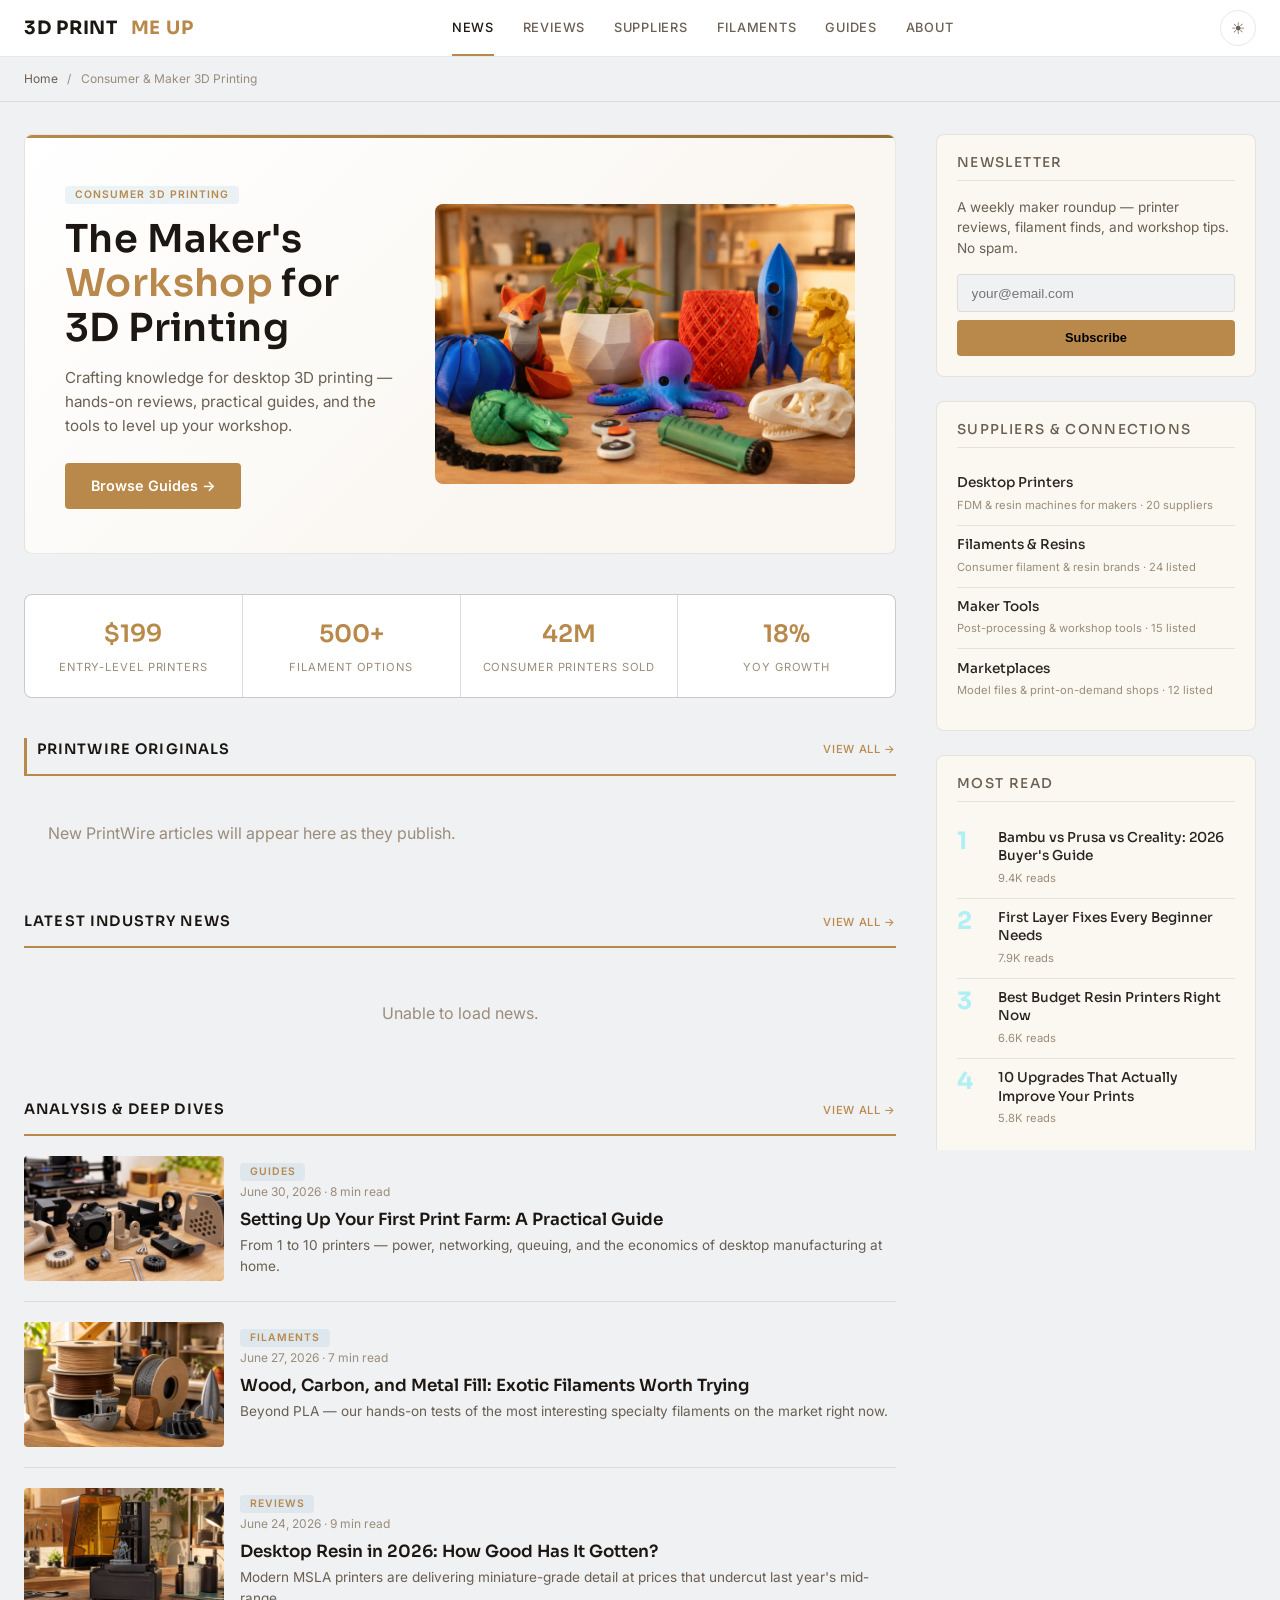
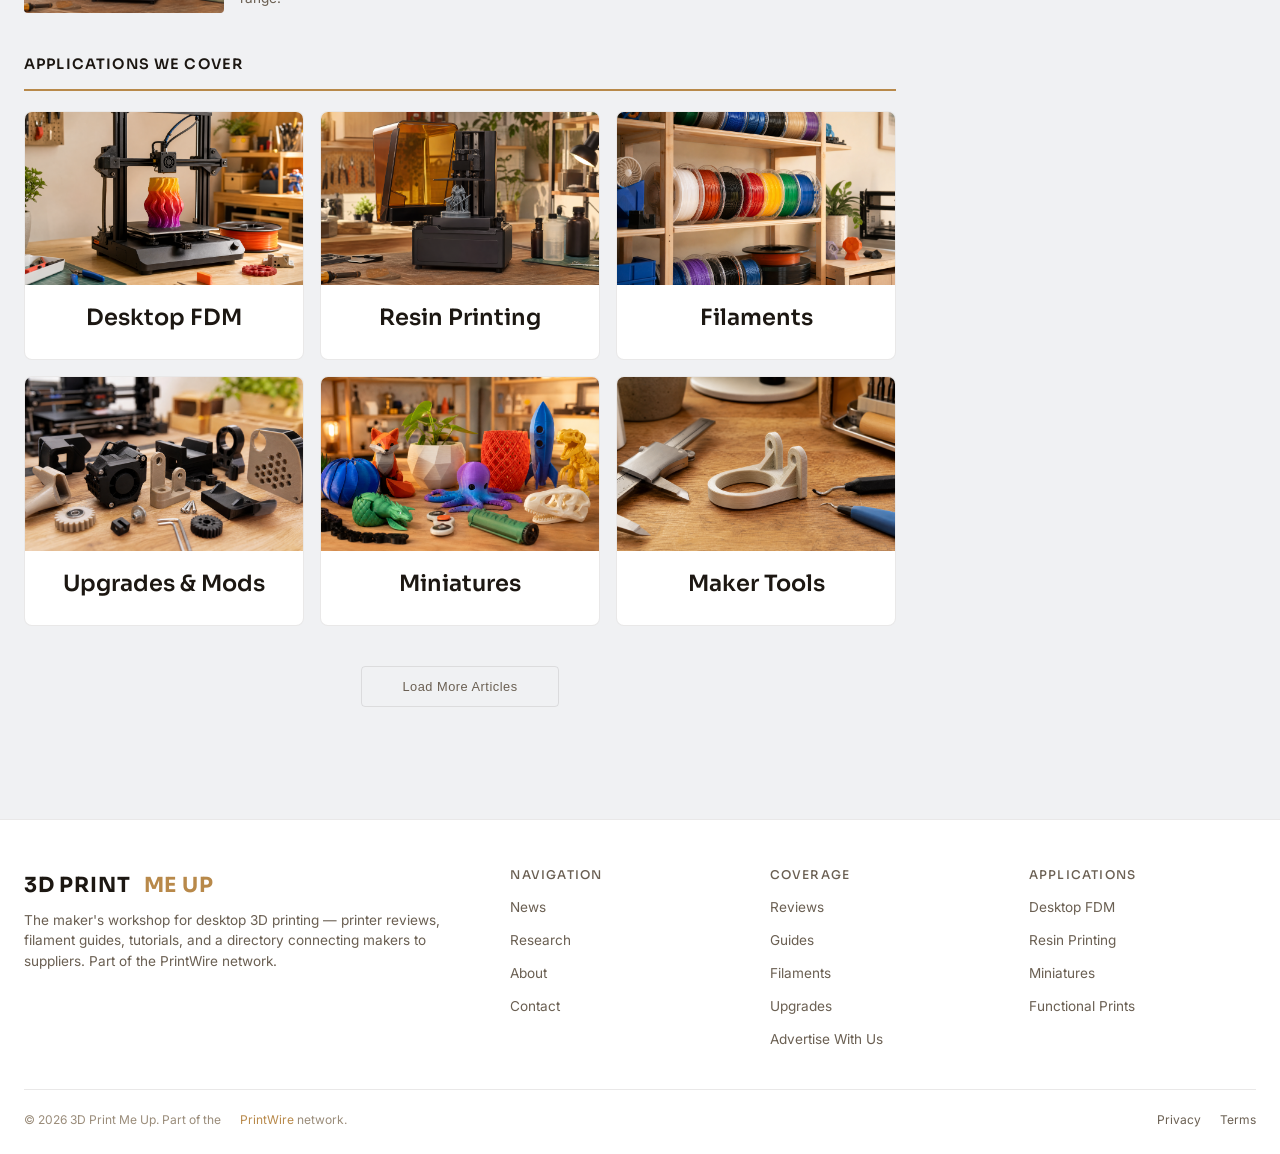
==== commit 4f5a2c66: "Feed: use full-size parent images (wsrv proxy) instead of tiny RSS thumbnails" ====
--- a/static/index.html
+++ b/static/index.html
@@ -342,6 +342,16 @@
     { url: 'https://3dprintingindustry.com/feed/', name: '3DPI' }
   ];
 
+    function bestImg(item){
+    var raw = '';
+    var html = item.content || item.description || '';
+    var m = html.match(/<img[^>]+src=["']([^"'>]+)["']/i);
+    if (m) raw = m[1];
+    if (!raw) raw = (item.enclosure && item.enclosure.link) || item.thumbnail || '';
+    if (!raw) return '';
+    var full = raw.replace(/-\d{2,4}x\d{2,4}(?=\.(jpg|jpeg|png|webp|gif)(\?|$))/i, '');
+    return 'https://wsrv.nl/?url=' + encodeURIComponent(full) + '&w=800&h=534&fit=cover&a=attention&output=jpg&q=82';
+  }
   var api = 'https://api.rss2json.com/v1/api.json?rss_url=';
   var rss = [];
   var localArts = [];
@@ -403,7 +413,7 @@
             rss.push({ title: item.title, link: item.link,
               desc: stripHtml(item.description).substring(0,140) + '…',
               date: item.pubDate, source: feed.name, local: false,
-              img: item.thumbnail || (item.enclosure && item.enclosure.link) || '' });
+              img: bestImg(item) });
           });
         }
       })
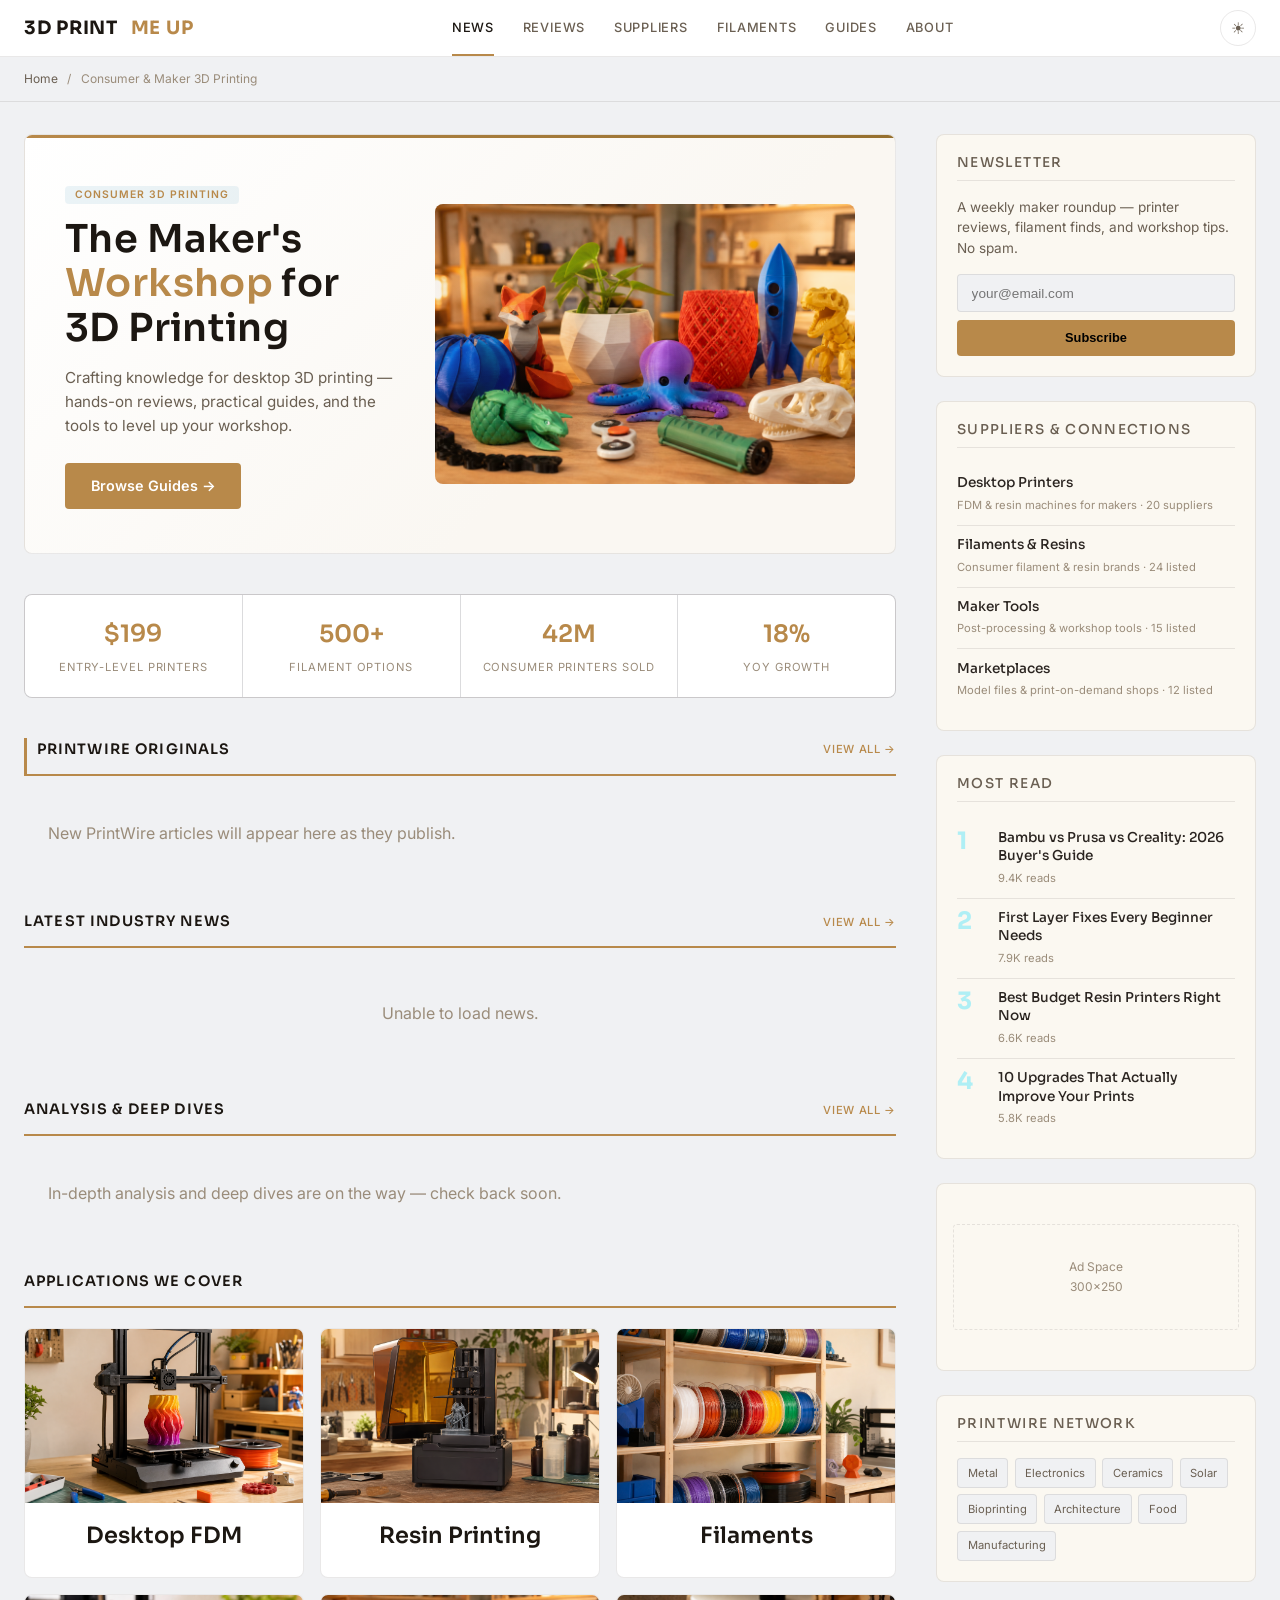
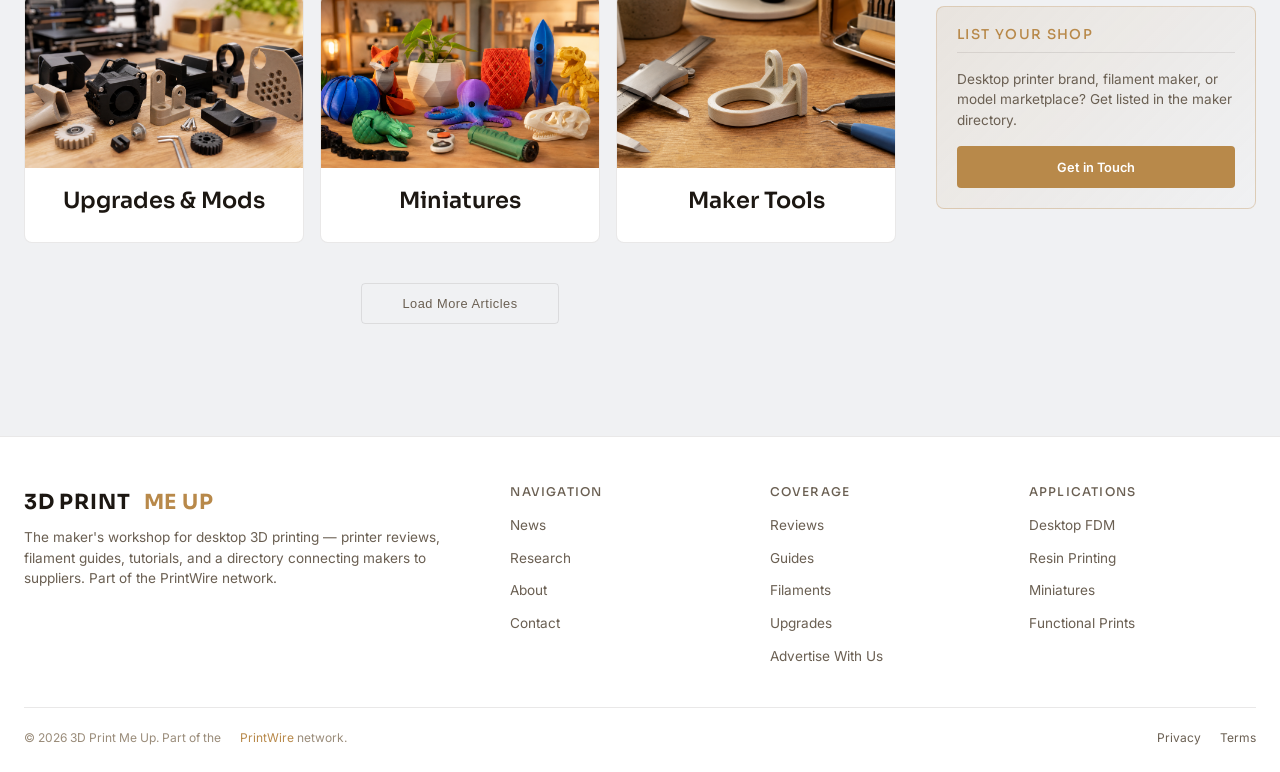
==== commit 35ab0582: "Wire up Analysis and Deep Dives section from network.json feed" ====
--- a/static/index.html
+++ b/static/index.html
@@ -94,36 +94,10 @@
 
     <div class="ed-section-label">
       Analysis &amp; Deep Dives
-      <a href="#">View All &rarr;</a>
-    </div>
-    <div class="ed-list">
-      <article class="ed-list-item">
-        <img src="images/mu07_upgrade_parts.png" alt="Guides">
-        <div>
-          <span class="ed-badge">Guides</span>
-          <div class="ed-card-meta">June 30, 2026 · 8 min read</div>
-          <h3><a href="#">Setting Up Your First Print Farm: A Practical Guide</a></h3>
-          <p class="ed-card-excerpt">From 1 to 10 printers — power, networking, queuing, and the economics of desktop manufacturing at home.</p>
-        </div>
-      </article>
-      <article class="ed-list-item">
-        <img src="images/mu09_exotic_filament.png" alt="Filaments">
-        <div>
-          <span class="ed-badge">Filaments</span>
-          <div class="ed-card-meta">June 27, 2026 · 7 min read</div>
-          <h3><a href="#">Wood, Carbon, and Metal Fill: Exotic Filaments Worth Trying</a></h3>
-          <p class="ed-card-excerpt">Beyond PLA — our hands-on tests of the most interesting specialty filaments on the market right now.</p>
-        </div>
-      </article>
-      <article class="ed-list-item">
-        <img src="images/mu05_resin_printer.png" alt="Reviews">
-        <div>
-          <span class="ed-badge">Reviews</span>
-          <div class="ed-card-meta">June 24, 2026 · 9 min read</div>
-          <h3><a href="#">Desktop Resin in 2026: How Good Has It Gotten?</a></h3>
-          <p class="ed-card-excerpt">Modern MSLA printers are delivering miniature-grade detail at prices that undercut last year's mid-range.</p>
-        </div>
-      </article>
+      <a href="/articles/">View All &rarr;</a>
+    </div>
+    <div class="ed-list" id="pwDeepDives">
+      <div style="padding:1.5rem;color:var(--text-faint);">Loading analysis…</div>
     </div>
 
     <div class="ed-section-label">
@@ -434,6 +408,31 @@
       : '<div style="grid-column:1/-1;text-align:center;padding:2rem;color:var(--text-faint);">Unable to load news.</div>';
   }
 })();
+
+// -- Analysis & Deep Dives: PrintWire catalog in list format --
+(function(){
+  var box = document.getElementById('pwDeepDives');
+  if (!box) return;
+  function esc(s){var d=document.createElement('div');d.appendChild(document.createTextNode(s==null?'':s));return d.innerHTML;}
+  var empty = '<div style="padding:1.5rem;color:var(--text-faint);">In-depth analysis and deep dives are on the way — check back soon.</div>';
+  fetch('network.json',{cache:'no-store'})
+    .then(function(r){ return r.ok ? r.json() : []; })
+    .then(function(items){
+      items = (items || []).slice();
+      items.sort(function(a,b){ return (b.iso||'').localeCompare(a.iso||''); });
+      if (!items.length){ box.innerHTML = empty; return; }
+      box.innerHTML = items.slice(0,8).map(function(a){
+        var img = a.img ? '<img src="'+esc(a.img)+'" alt="" loading="lazy">' : '';
+        var meta = esc(a.date||'') + (a.origin ? ' · '+esc(a.origin) : '');
+        return '<article class="ed-list-item">'+img+'<div>'+
+          '<div class="ed-card-meta">'+meta+'</div>'+
+          '<h3><a href="'+esc(a.url)+'">'+esc(a.title)+'</a></h3>'+
+          '<p class="ed-card-excerpt">'+esc(a.summary||'')+'</p>'+
+          '</div></article>';
+      }).join('');
+    })
+    .catch(function(){ box.innerHTML = empty; });
+})();
 </script>
 </body>
 </html>
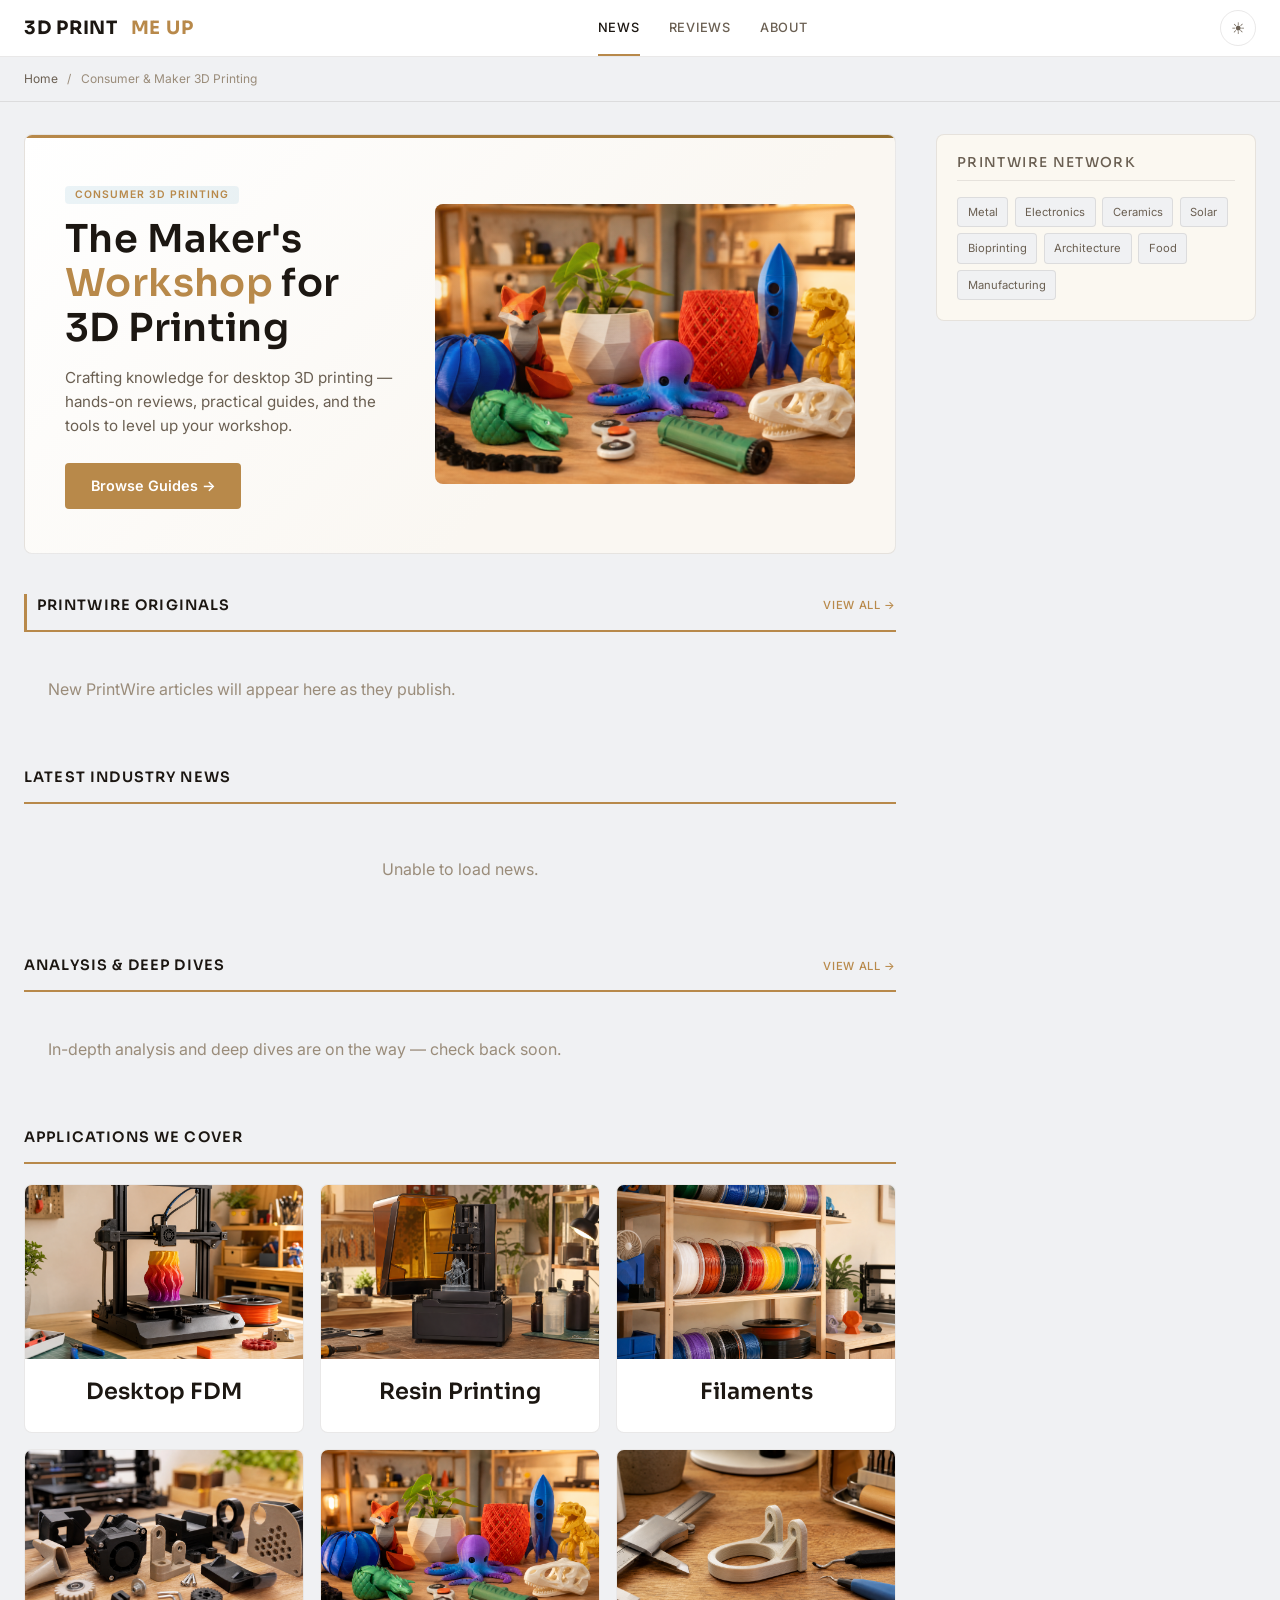
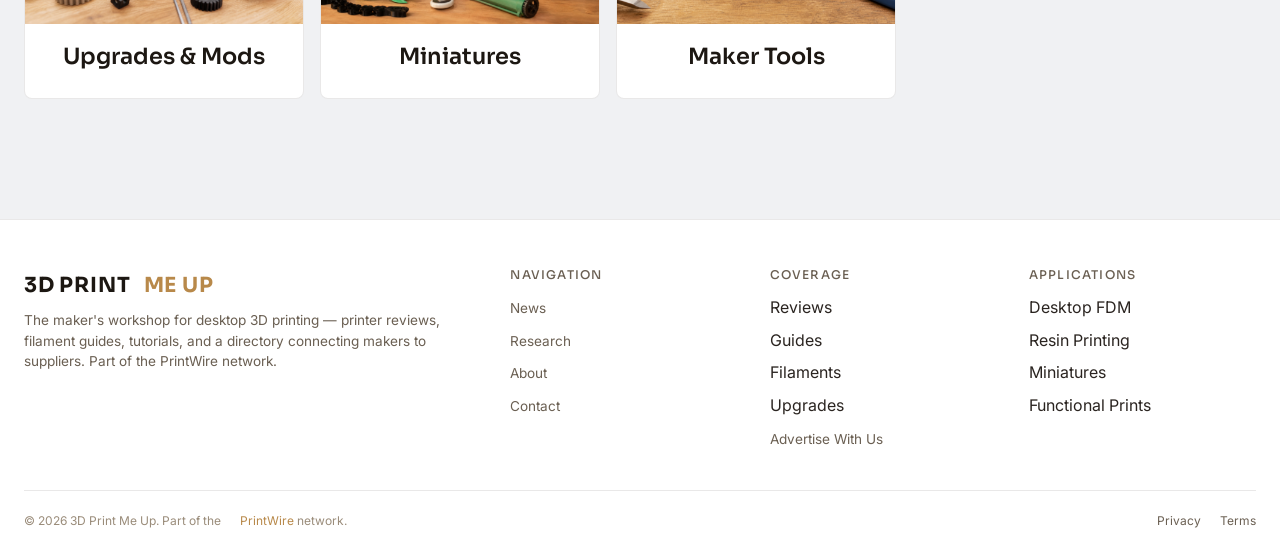
==== commit 44fbe994: "Site fixes: remove fabricated content and false claims, add privacy and terms Fix batch of 2026-11-2" ====
--- a/static/index.html
+++ b/static/index.html
@@ -29,9 +29,6 @@
     <nav class="ed-nav">
       <a href="index.html" class="active">News</a>
       <a href="/articles/">Reviews</a>
-      <a href="#suppliers">Suppliers</a>
-      <a href="#suppliers">Filaments</a>
-      <a href="#suppliers">Guides</a>
       <a href="about.html">About</a>
     </nav>
     <button class="ed-theme-toggle" id="themeToggle" aria-label="Toggle light/dark mode" title="Toggle light/dark mode">&#9790;</button>
@@ -57,24 +54,6 @@
       </div>
     </article>
 
-    <div class="ed-stats">
-      <div class="ed-stat">
-        <div class="ed-stat-value">$199</div>
-        <div class="ed-stat-label">Entry-Level Printers</div>
-      </div>
-      <div class="ed-stat">
-        <div class="ed-stat-value">500+</div>
-        <div class="ed-stat-label">Filament Options</div>
-      </div>
-      <div class="ed-stat">
-        <div class="ed-stat-value">42M</div>
-        <div class="ed-stat-label">Consumer Printers Sold</div>
-      </div>
-      <div class="ed-stat">
-        <div class="ed-stat-value">18%</div>
-        <div class="ed-stat-label">YoY Growth</div>
-      </div>
-    </div>
 
     <div class="ed-section-label" style="border-left:3px solid var(--accent);padding-left:0.6rem;">
       PrintWire Originals
@@ -86,7 +65,7 @@
 
     <div class="ed-section-label">
       Latest Industry News
-      <a href="#">View All &rarr;</a>
+      
     </div>
     <div class="ed-card-grid" id="newsGrid">
       <div style="grid-column: 1/-1; text-align:center; padding:2rem; color:var(--text-faint);">Loading latest news…</div>
@@ -104,117 +83,40 @@
       Applications We Cover
     </div>
     <div class="ed-card-grid" style="grid-template-columns: repeat(3, 1fr); gap: 1rem; margin-bottom: 2.5rem;">
-      <a href="#" class="ed-card" style="text-align:center;">
+      <div class="ed-card" style="text-align:center;">
         <img class="ed-card-img" src="images/mu01_desktop_printer.png" alt="Desktop FDM">
         <div class="ed-card-body"><h3>Desktop FDM</h3></div>
-      </a>
-      <a href="#" class="ed-card" style="text-align:center;">
+      </div>
+      <div class="ed-card" style="text-align:center;">
         <img class="ed-card-img" src="images/mu05_resin_printer.png" alt="Resin Printing">
         <div class="ed-card-body"><h3>Resin Printing</h3></div>
-      </a>
-      <a href="#" class="ed-card" style="text-align:center;">
+      </div>
+      <div class="ed-card" style="text-align:center;">
         <img class="ed-card-img" src="images/mu03_filament_spools.png" alt="Filaments">
         <div class="ed-card-body"><h3>Filaments</h3></div>
-      </a>
-      <a href="#" class="ed-card" style="text-align:center;">
+      </div>
+      <div class="ed-card" style="text-align:center;">
         <img class="ed-card-img" src="images/mu07_upgrade_parts.png" alt="Upgrades &amp; Mods">
         <div class="ed-card-body"><h3>Upgrades &amp; Mods</h3></div>
-      </a>
-      <a href="#" class="ed-card" style="text-align:center;">
+      </div>
+      <div class="ed-card" style="text-align:center;">
         <img class="ed-card-img" src="images/mu04_finished_prints.png" alt="Miniatures">
         <div class="ed-card-body"><h3>Miniatures</h3></div>
-      </a>
-      <a href="#" class="ed-card" style="text-align:center;">
+      </div>
+      <div class="ed-card" style="text-align:center;">
         <img class="ed-card-img" src="images/mu08_maker_tools.png" alt="Maker Tools">
         <div class="ed-card-body"><h3>Maker Tools</h3></div>
-      </a>
-    </div>
-
-    <div class="ed-load-more">
-      <button>Load More Articles</button>
-    </div>
+      </div>
+    </div>
+
 
   </div>
 
   <aside class="ed-sidebar">
 
-    <div class="ed-sidebar-block ed-newsletter">
-      <h4>Newsletter</h4>
-      <p>A weekly maker roundup — printer reviews, filament finds, and workshop tips. No spam.</p>
-      <form action="https://api.web3forms.com/submit" method="POST" onsubmit="this.querySelector('button').textContent='Subscribed!';this.querySelector('button').disabled=true;">
-        <input type="hidden" name="access_key" value="6f33053b-6d08-414b-9615-665f88c98da8">
-        <input type="hidden" name="subject" value="Newsletter Signup — 3dprintmeup.com">
-        <input type="hidden" name="from_name" value="Newsletter Signup">
-        <input type="email" name="email" placeholder="your@email.com" required>
-        <button type="submit">Subscribe</button>
-      </form>
-    </div>
-
-    <div class="ed-sidebar-block" id="suppliers">
-      <h4>Suppliers &amp; Connections</h4>
-      <div class="ed-popular-item">
-        <div>
-          <h3><a href="#">Desktop Printers</a></h3>
-          <div class="ed-popular-meta">FDM &amp; resin machines for makers · 20 suppliers</div>
-        </div>
-      </div>
-      <div class="ed-popular-item">
-        <div>
-          <h3><a href="#">Filaments &amp; Resins</a></h3>
-          <div class="ed-popular-meta">Consumer filament &amp; resin brands · 24 listed</div>
-        </div>
-      </div>
-      <div class="ed-popular-item">
-        <div>
-          <h3><a href="#">Maker Tools</a></h3>
-          <div class="ed-popular-meta">Post-processing &amp; workshop tools · 15 listed</div>
-        </div>
-      </div>
-      <div class="ed-popular-item">
-        <div>
-          <h3><a href="#">Marketplaces</a></h3>
-          <div class="ed-popular-meta">Model files &amp; print-on-demand shops · 12 listed</div>
-        </div>
-      </div>
-    </div>
-
-    <div class="ed-sidebar-block">
-      <h4>Most Read</h4>
-      <div class="ed-popular-item">
-        <span class="ed-popular-num">1</span>
-        <div>
-          <h3><a href="#">Bambu vs Prusa vs Creality: 2026 Buyer's Guide</a></h3>
-          <div class="ed-popular-meta">9.4K reads</div>
-        </div>
-      </div>
-      <div class="ed-popular-item">
-        <span class="ed-popular-num">2</span>
-        <div>
-          <h3><a href="#">First Layer Fixes Every Beginner Needs</a></h3>
-          <div class="ed-popular-meta">7.9K reads</div>
-        </div>
-      </div>
-      <div class="ed-popular-item">
-        <span class="ed-popular-num">3</span>
-        <div>
-          <h3><a href="#">Best Budget Resin Printers Right Now</a></h3>
-          <div class="ed-popular-meta">6.6K reads</div>
-        </div>
-      </div>
-      <div class="ed-popular-item">
-        <span class="ed-popular-num">4</span>
-        <div>
-          <h3><a href="#">10 Upgrades That Actually Improve Your Prints</a></h3>
-          <div class="ed-popular-meta">5.8K reads</div>
-        </div>
-      </div>
-    </div>
-
-    <div class="ed-sidebar-block" style="text-align:center; color: var(--text-faint); font-size: 0.75rem; padding: 2.5rem 1rem;">
-      <div style="border: 1px dashed var(--border); border-radius: 4px; padding: 2rem 1rem;">
-        Ad Space<br>300×250
-      </div>
-    </div>
+
+
+
 
     <div class="ed-sidebar-block">
       <h4>PrintWire Network</h4>
@@ -230,11 +132,6 @@
       </div>
     </div>
 
-    <div class="ed-sidebar-block" style="background: linear-gradient(135deg, var(--accent-dim), transparent); border-color: var(--border-accent);">
-      <h4 style="color: var(--accent);">List Your Shop</h4>
-      <p style="font-size: 0.85rem; color: var(--text-dim); margin-bottom: 1rem; line-height: 1.5;">Desktop printer brand, filament maker, or model marketplace? Get listed in the maker directory.</p>
-      <a href="contact.html" style="display:block;text-align:center;padding:0.65rem;background:var(--accent);border-radius:4px;color:#fff;font-weight:600;font-size:0.8rem;transition:background 0.25s;" onmouseover="this.style.background='var(--accent-dark)'" onmouseout="this.style.background='var(--accent)'">Get in Touch</a>
-    </div>
 
   </aside>
 </div>
@@ -257,28 +154,28 @@
     <div>
       <h4>Coverage</h4>
       <ul>
-        <li><a href="#">Reviews</a></li>
-        <li><a href="#">Guides</a></li>
-        <li><a href="#">Filaments</a></li>
-        <li><a href="#">Upgrades</a></li>
+        <li>Reviews</li>
+        <li>Guides</li>
+        <li>Filaments</li>
+        <li>Upgrades</li>
         <li><a href="advertise.html">Advertise With Us</a></li>
       </ul>
     </div>
     <div>
       <h4>Applications</h4>
       <ul>
-        <li><a href="#">Desktop FDM</a></li>
-        <li><a href="#">Resin Printing</a></li>
-        <li><a href="#">Miniatures</a></li>
-        <li><a href="#">Functional Prints</a></li>
+        <li>Desktop FDM</li>
+        <li>Resin Printing</li>
+        <li>Miniatures</li>
+        <li>Functional Prints</li>
       </ul>
     </div>
   </div>
   <div class="ed-footer-bottom">
     <span>&copy; 2026 3D Print Me Up. Part of the <a href="https://3dprint.space" style="color:var(--accent);">PrintWire</a> network.</span>
     <span>
-      <a href="#">Privacy</a>
-      <a href="#">Terms</a>
+      <a href="/privacy.html">Privacy</a>
+      <a href="/terms.html">Terms</a>
     </span>
   </div>
 </footer>
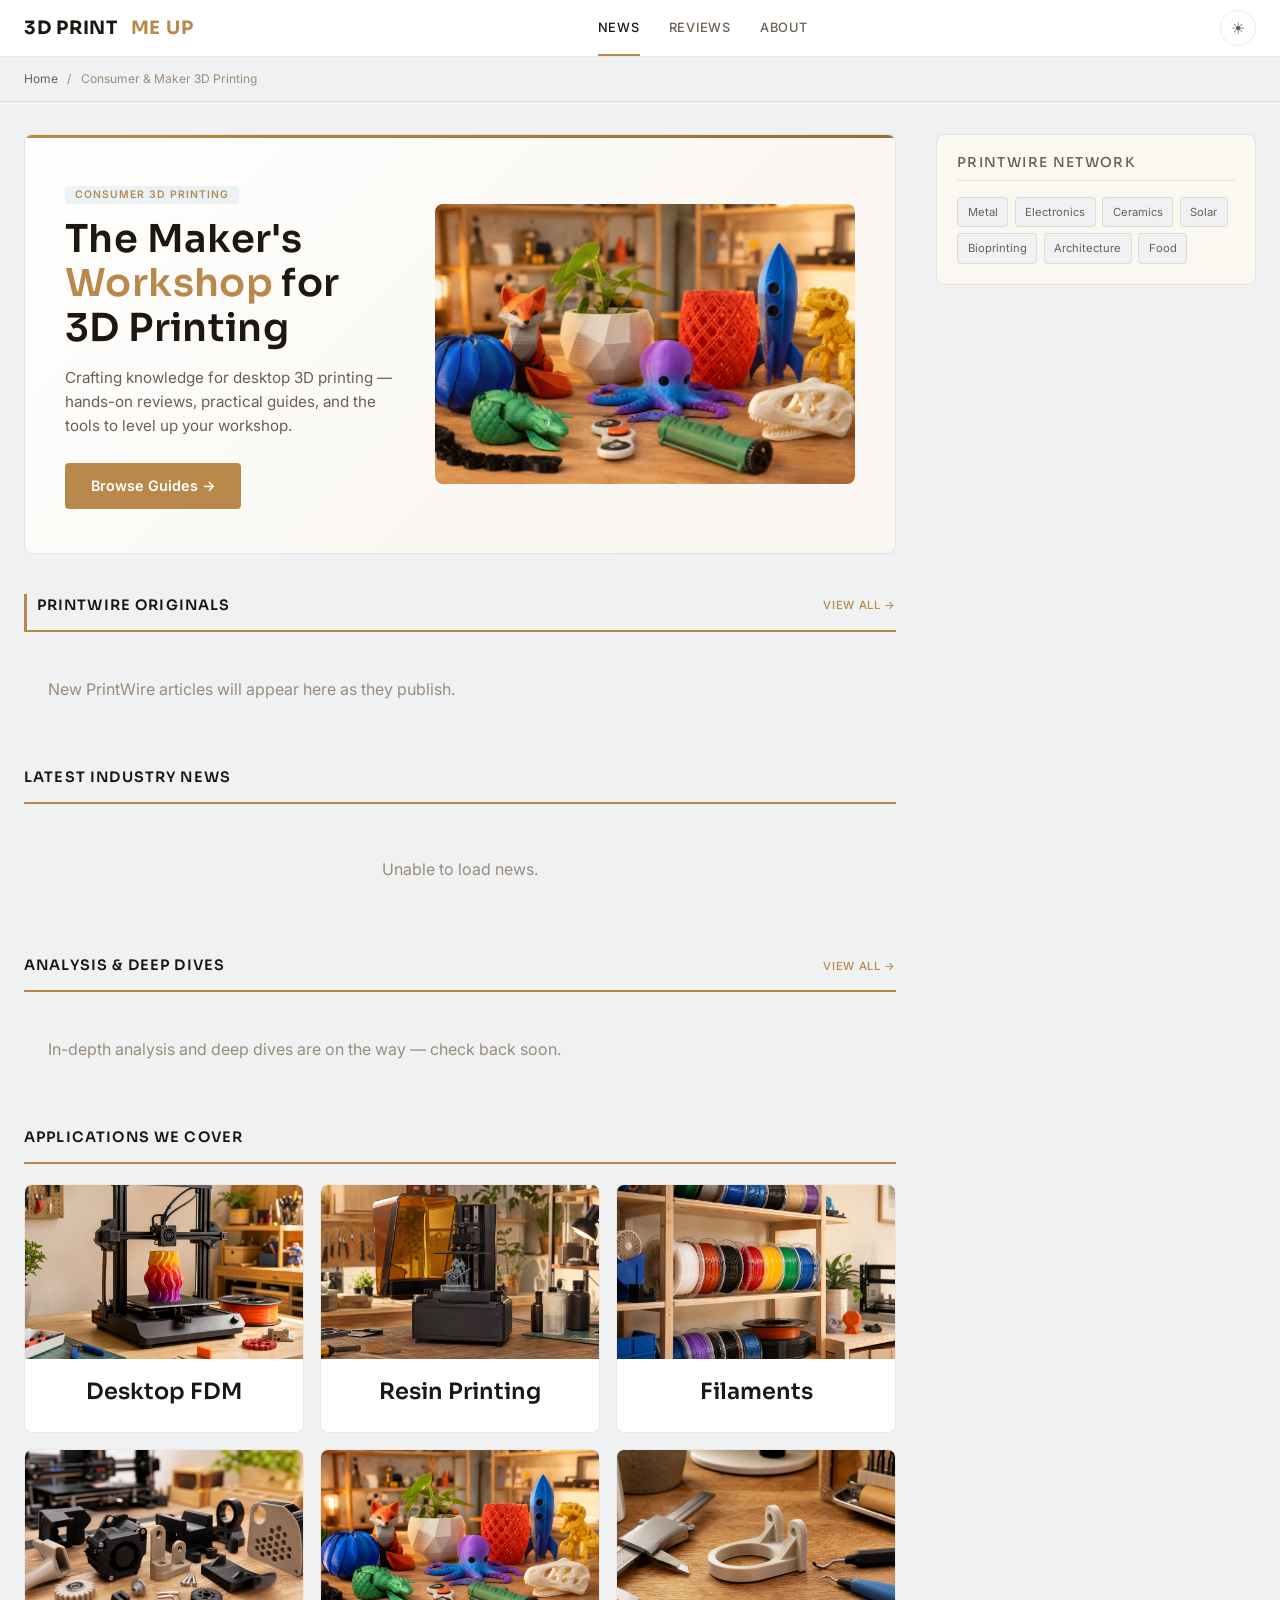
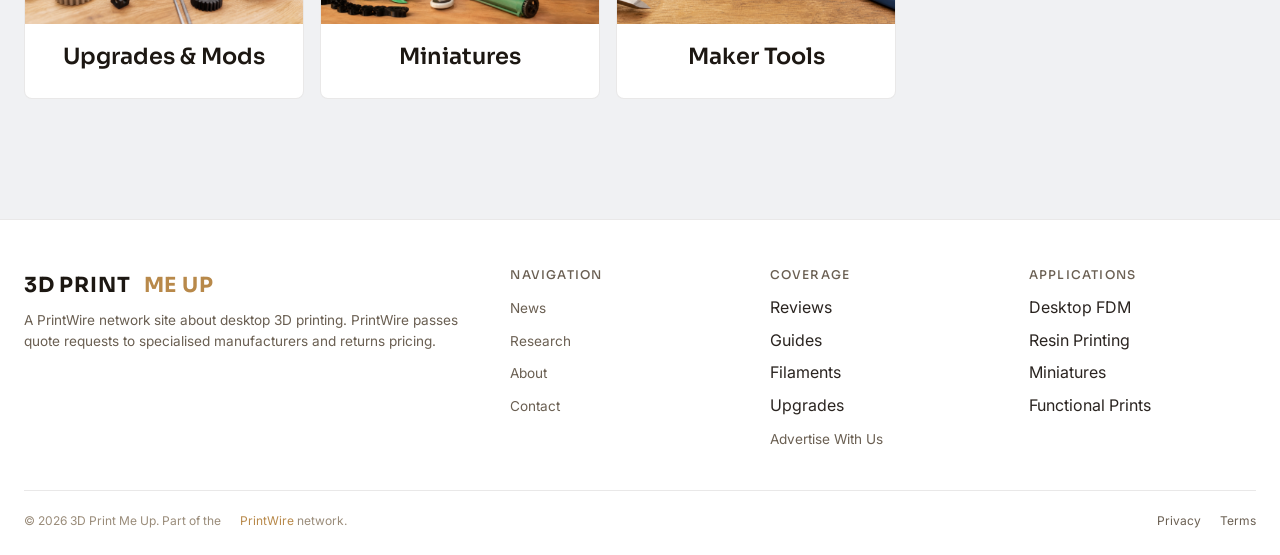
==== commit 559c547e: "Site fixes round 2: honest head tags and footers, own name and niche, quote form Round 2 of 2026-11-" ====
--- a/static/index.html
+++ b/static/index.html
@@ -3,16 +3,16 @@
 <head>
   <meta charset="UTF-8">
   <meta name="viewport" content="width=device-width, initial-scale=1.0">
-  <meta name="description" content="3D Print Me Up: the maker's workshop for desktop 3D printing — hands-on printer reviews, filament guides, practical tutorials, and a supplier directory.">
-  <title>3D Print Me Up — Consumer &amp; Maker 3D Printing News &amp; Suppliers</title>
+  <meta name="description" content="3D Print Me Up is a PrintWire network site about desktop 3D printing. PrintWire passes quote requests to specialised manufacturers and returns pricing. PrintWire does not manufacture parts itself.">
+  <title>3D Print Me Up | Desktop 3D printing</title>
   <link rel="preconnect" href="https://fonts.googleapis.com">
   <link rel="preconnect" href="https://fonts.gstatic.com" crossorigin>
   <link href="https://fonts.googleapis.com/css2?family=Sora:wght@400;500;600;700&family=Inter:wght@400;500;600&display=swap" rel="stylesheet">
   <link rel="stylesheet" href="css/editorial.css">
   <link rel="icon" type="image/svg+xml" href="/favicon.svg">
   <meta property="og:type" content="website">
-  <meta property="og:title" content="3D Print Me Up — Consumer &amp; Maker 3D Printing News &amp; Suppliers">
-  <meta property="og:description" content="3D Print Me Up: the maker's workshop for desktop 3D printing — hands-on printer reviews, filament guides, practical tutorials, and a supplier directory.">
+  <meta property="og:title" content="3D Print Me Up | Desktop 3D printing">
+  <meta property="og:description" content="3D Print Me Up is a PrintWire network site about desktop 3D printing. PrintWire passes quote requests to specialised manufacturers and returns pricing. PrintWire does not manufacture parts itself.">
   <meta property="og:image" content="https://3dprintmeup.com/images/mu01_desktop_printer.png">
   <meta property="og:url" content="https://3dprintmeup.com/">
   <meta name="twitter:card" content="summary_large_image">
@@ -128,7 +128,6 @@
         <a href="https://3dprinttissue.com">Bioprinting</a>
         <a href="https://3dprintarchitecture.com">Architecture</a>
         <a href="https://3dprintfood.com">Food</a>
-        <a href="https://sendcutship.com">Manufacturing</a>
       </div>
     </div>
 
@@ -140,7 +139,7 @@
   <div class="ed-footer-inner">
     <div class="ed-footer-brand">
       <div class="ed-logo" style="font-size:1.3rem; margin-bottom: 0.5rem;">3D&nbsp;PRINT&nbsp;<span class="ed-logo-accent">ME&nbsp;UP</span></div>
-      <p>The maker's workshop for desktop 3D printing — printer reviews, filament guides, tutorials, and a directory connecting makers to suppliers. Part of the PrintWire network.</p>
+      <p>A PrintWire network site about desktop 3D printing. PrintWire passes quote requests to specialised manufacturers and returns pricing.</p>
     </div>
     <div>
       <h4>Navigation</h4>
